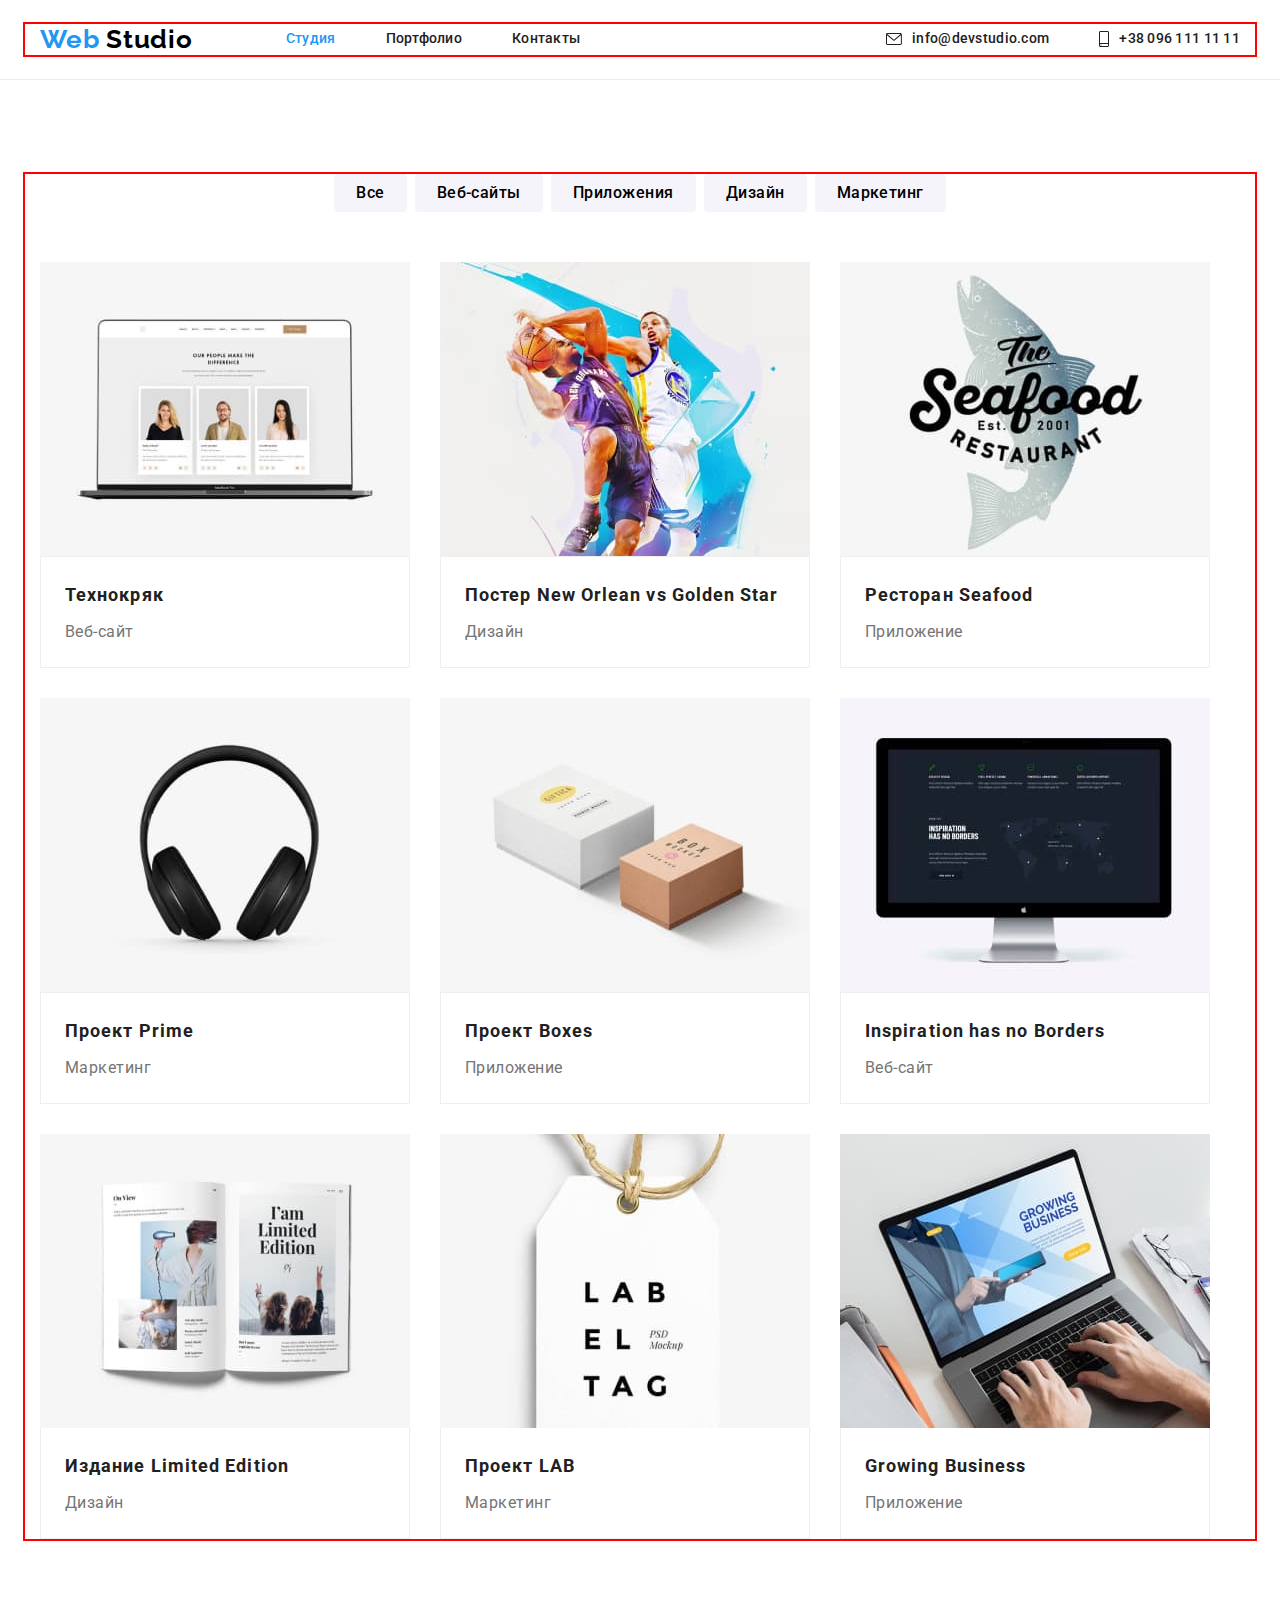
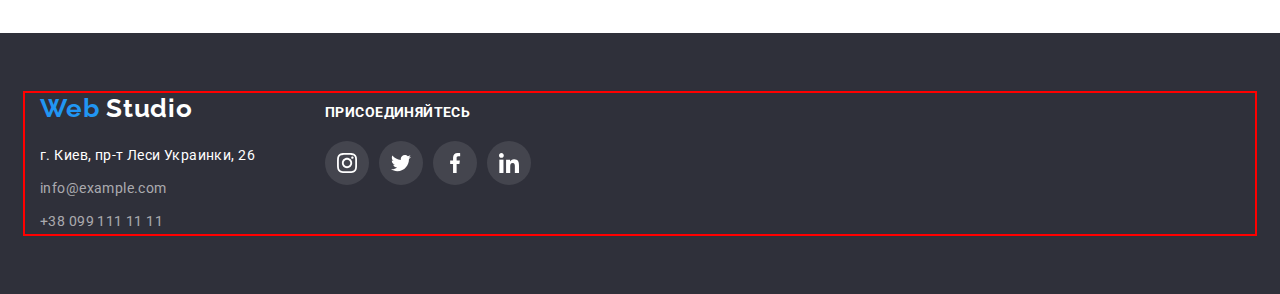
==== potrfolio.html @ 9ca5b570 "разметка" ====
<!DOCTYPE html>
<html lang="ru">
  <head>
    <meta charset="UTF-8" />
    <meta http-equiv="X-UA-Compatible" content="IE=edge" />
    <meta name="viewport" content="width=device-width>, initial-scale=1.0" />
    <link rel="preconnect" href="https://fonts.googleapis.com">
<link rel="preconnect" href="https://fonts.gstatic.com" crossorigin>
<link href="https://fonts.googleapis.com/css2?family=Raleway:wght@700&family=Roboto:wght@400;500;700;900&display=swap" rel="stylesheet">
<title>Document</title>
<link rel="stylesheet" href="https://cdnjs.cloudflare.com/ajax/libs/modern-normalize/1.1.0/modern-normalize.min.css" integrity="sha512-wpPYUAdjBVSE4KJnH1VR1HeZfpl1ub8YT/NKx4PuQ5NmX2tKuGu6U/JRp5y+Y8XG2tV+wKQpNHVUX03MfMFn9Q==" crossorigin="anonymous" referrerpolicy="no-referrer" />
    <link rel="stylesheet" href="./css/styles.css" />
  </head>
  <body>
    <!--Header-->
    <header class="header">
      <div class="container">
      <a class="header-logo" href="./index.html"><span class="logo-web">Web</span>
        <span class="logo-studio">Studio</span></a>
    <nav class="header-nav">
      <ul class="header-list">
        <li class="header-item">
          <a class="header-link current" href="./index.html" >Студия</a>
        </li>
        <li class="header-item">
          <a class="header-link" href="./potrfolio.html" >Портфолио</a>
        </li>
        <li class="header-item">
          <a class="header-link" href="Контакты" >Контакты</a>
        </li>
      </ul>
    </nav>
    <ul class="header-list">
      <li class="header-item">
        <a class="header-mail" href="mailto:info@devstudio.com">
     <svg class="header-icon"  width="16" height="12">
      <use href="./images/icons/symbol-defs header.svg#icon-envelope">
      </use>
    </svg>
    info@devstudio.com
      </a>
      </li>
      <li class="header-item">
        <a class="header-tel" href="tel:+380961111111">
          <svg class="header-icon"  width="10" height="16">
            <use href="./images/icons/symbol-defs header.svg#icon-smartphone">
            </use>
          </svg>
          +38 096 111 11 11
        </a>
      </li>
    </ul>
</div>
  </header>
  <main>
      <!--Section-->
      <section class="section">
        <div class="container">
        <h1 class="visually-hidden">Фильтры</h1>
        <ul class="section-list">
          <li class="section-nav li" >
            <button class="section-btn" type="button">Все</button>
          </li>
          <li class="section-nav li">
            <button class="section-btn" type="button">Веб-сайты</button>
          </li>
          <li class="section-nav li">
            <button class="section-btn" type="button">Приложения</button>
          </li>
          <li class="section-nav li">
            <button class="section-btn" type="button">Дизайн</button>
          </li>
          <li class="section-nav li">
            <button class="section-btn" type="button">Маркетинг</button>
          </li>
        </ul>
        <h2 class="visually-hidden">Наши работы</h2>
        <ul class="project-list">
          <li class="section-item">
            <a href="" class="work-link link">
            <img
              src="./imagesportfolio/технокряк.jpg"
              alt="Технокряк"
              width="370"
              height="294"
              class="work-img"
            />
            <div class="border">
            <h3 class="section-title">Технокряк</h3>
            <p class="section-text">Веб-сайт</p>
          </div>
            </a>
          </li>
        <li class="section-item">
          <a href="" class="work-link link">
            <img
              src="./imagesportfolio/постер.jpg"
              alt="Постер New Orlean vs Golden Star"
              width="370"
              height="294"
              class="work-img"
            />
            <div class="border">
            <h3 class="section-title">Постер New Orlean vs Golden Star</h3>
            <p class="section-text">Дизайн</p>
            </div>
          </a>
          </li>
          <li class="section-item">
            <a href="" class="work-link link">
            <img
              src="./imagesportfolio/ресторан.jpg"
              alt="Ресторан Seafood"
              width="370"
              height="294"
              class="work-img"
            />
            <div class="border">
            <h3 class="section-title">Ресторан Seafood</h3>
            <p class="section-text">Приложение</p>
            </div>
            </a>
          </li>
          <li class="section-item">
            <a href="" class="work-link link">
            <img
              src="./imagesportfolio/проект прайм.jpg"
              alt="Проект Prime"
              width="370"
              height="294"
              class="work-img"
            />
            <div class="border">
            <h3 class="section-title">Проект Prime</h3>
            <p class="section-text">Маркетинг</p>
            </div>
            </a>
          </li>
          <li class="section-item">
            <a href="" class="work-link link">
            <img
              src="./imagesportfolio/проект боксес.jpg"
              alt="Проект Boxes"
              width="370"
              height="294"
              class="work-img"
            />
            <div class="border">
            <h3 class="section-title">Проект Boxes</h3>
            <p class="section-text">Приложение</p>
            </div>
            </a>
          </li>
          <li class="section-item">
            <a href="" class="work-link link">
            <img
              src="./imagesportfolio/инспирейшн.jpg"
              alt="Inspiration has no Borders"
              width="370"
              height="294"
              class="work-img"
            />
            <div class="border">
            <h3 class="section-title">Inspiration has no Borders</h3>
            <p class="section-text">Веб-сайт</p>
            </div>
            </a>
          </li>
          <li class="section-item">
            <a href="" class="work-link link">
            <img
              src="./imagesportfolio/издание.jpg"
              alt="Издание Limited Edition"
              width="370"
              height="294"
              class="work-img"
            />
            <div class="section-border">
            <h3 class="section-title">Издание Limited Edition</h3>
            <p class="section-text">Дизайн</p>
            </div>
            </a>
          </li>
          <li class="section-item">
            <a href="" class="work-link link">
            <img
              src="./imagesportfolio/проект лаб.jpg"
              alt="Проект LAB"
              width="370"
              height="294"
              class="work-img"
            />
            <div class="section-border">
            <h3 class="section-title">Проект LAB</h3>
            <p class="section-text">Маркетинг</p>
            </div>
            </a>
          </li>
          <li class="section-item">
            <a href="" class="work-link link">
            <img
              src="./imagesportfolio/бизнес.jpg"
              alt="Growing Business"
              width="370"
              height="294"
              class="work-img"
            />
            <div class="section-border">
            <h3 class="section-title">Growing Business</h3>
            <p class="section-text">Приложение</p>
            </div>
            </a>
          </li>
        </ul>
    </div>
      </section>
    </main>
  <!--Footer-->
 <footer class="footer">
  <div class="container">
    <div class footer-address>
      <a class="footer-logo" href="./index.html">
          <span class="address-web">Web</span>
            <span class="address-studio">Studio</span></a>
            <p class="text-address">г. Киев, пр-т Леси Украинки, 26</p>
      <address>
        <ul class="address-list">
          <li class="address-item"><a class="address-mail">info@example.com</a></li>
          <li class="address-item"><a class="address-tel">+38 099 111 11 11</a></li>
        </ul>
      </address>
      </div>
    <div class="footer-invite">
    <p class="text-invite">ПРИСОЕДИНЯЙТЕСЬ</p>
      <ul class="footer-soc-list list">
        <li class="footer-soc-item">
          <a href="" class="footer-soc-link link">
       <svg class="footer-soc-icon" width="20" height="20">
        <use href="./images/icons/symbol-defs.svg#icon-instagram"></use>
       </svg>
       </a>
      </li>
      <li class="footer-soc-item">
        <a href="" class="footer-soc-link link">
        <svg class="footer-soc-icon" width="20" height="20">
        <use href="./images/icons/symbol-defs.svg#icon-twitter"></use>
        </svg>
        </a>
        </li>
        <li class="footer-soc-item">
          <a href="" class="footer-soc-link link">
        <svg class="footer-soc-icon" width="20" height="20">
        <use href="./images/icons/symbol-defs.svg#icon-facebook"></use>
         </svg>
         </a>
        </li>
        <li class="footer-soc-item">
          <a href="" class="footer-soc-link link">
          <svg class="footer-soc-icon" width="20" height="20">
          <use href="./images/icons/symbol-defs.svg#icon-linkedin"></use>
           </svg>
          </a>
      </li>
     </ul>
     </div>
    </div>
  </footer>
  </body>
  </html>
---- css/styles.css ----
:root{
    --header-color:#212121;
    --first-title-color:#212121;
    --second-title-color: #2196F3;
    --first-btn-color: #FFFFFF;
    --second-btn-color: #2196F3;
    --accent-color:#2196F3;
}



.visually-hidden {
    position: absolute;
    white-space: nowrap;
    width: 1px;
    height: 1px;
    overflow: hidden;
    border: 0;
    padding: 0;
    clip: rect(0 0 0 0);
    clip-path: inset(50%);
    margin: -1px;
  }


p, h1, h2, h3, h4, h5, h6 {
    margin: 0;
}

ul, ol {
    margin: 0;
    padding-left: 0;
}

img{
    display: block;
}

body {
color: #757575;
font-family: Roboto, sans-serif; 
margin: 0 auto;
}


.header-list, .about-list, .work-list, .clients-list, .footer-soc-list,.team-list, .team-soc-list,.address-list, .section-list, .project-list{
    list-style: none;
}

.header-logo,.header-link,.team-soc-link, .clients-link, .footer-logo, .header-mail, .header-tel,  .address-mail, .address-tel, .work-link{
    text-decoration: none;
}

/*--------HEADER-------*/

.container{
    width: 1200px;
    padding-left: 15px;
    padding-right: 15px;
    margin: 0 auto;
    outline: 2px solid red;
}


.header{
    display: block;
    padding-top: 24px;
    padding-bottom: 24px;
    border-bottom: 1px solid #ECECEC;
}

.header-list{
    display: flex;
    margin-left: auto;
}

.header .container {
    display: flex;
    align-items: center;
}

.header-logo {
font-family: 'Raleway';
font-weight: 700;
font-size: 26px;
line-height: 1.19;
letter-spacing: 0.03em;
color: #000000;
}

.header-item:not(:last-child){
    margin-right: 50px;

}

.header-logo{
    margin-right: 93px;
}

.header-tel{
    margin-left: 0 auto;
}

.logo-web {
font-family: 'Raleway';
font-weight: 700;
font-size: 26px;
line-height: 1.19;
letter-spacing: 0.03em;
color: #2196F3;
}

.logo-studio {
font-family: 'Raleway';
font-weight: 700;
font-size: 26px;
line-height: 1.19;
letter-spacing: 0.03em;
color: #000000;
}


.header-link, .header-mail, .header-tel {
display: flex;
align-items: center;
font-weight: 500;
font-size: 14px;
line-height: 1.14;
letter-spacing: 0.02em;
color: var(--header-color)
}

.header-link.current{
color: var(--accent-color)
}

.header-list{
display: flex;
align-items: baseline;
align-items: center;
justify-content: center;
cursor: pointer;
color: #757575;
}

.header-list :hover,
.header-list :focus{
color: #2196F3;
}

.header-item :hover,
.header-item :focus{
color: #2196F3;
}

.header-icon{
fill: currentColor;
margin-right: 10px;
}

.header-link:hover,
.header-link:focus{
color: var(--accent-color)
}

.header-tel + .header-mail {
display: flex;
align-items: center;
font-weight: 500;
font-size: 14px;
line-height: 1.14;
color: #757575;
align-items: baseline;
justify-content: center;
}

.header-item :hover{
color: #2196F3;
}

.header-item :focus{
color: #2196F3;
}

.header-icon :hover{
fill: #2196F3;
}

.header-icon :focus{
fill: #2196F3;
}

/*--------HERO-------*/

.hero{
content: "";
background-color: #2F303A;
max-width: 1600px;
max-height: 600px;
margin: 0 auto;
background-image: linear-gradient(rgba(47, 48, 58, 0.4),rgba(47, 48, 58, 0.4)), 
url(../images/hero.jpg);
background-repeat: no-repeat;
background-position: center;
background-size: cover; 
padding-top: 200px;
padding-bottom: 200px;
}
        


.hero{
padding-top: 200px;
padding-bottom: 200px;
background-color: #2F303A;

}

.hero-title{
display: block;
margin: 0 auto;
margin-bottom: 30px;
max-width: 696px;

font-weight: 900;
text-align: center;
font-size: 44px;
line-height: 1.36;
letter-spacing: 0.06em;
text-transform: uppercase;
color: #FFFFFF;
}

.hero-btn{
height: 50px;
min-width: 200px;
border-radius: 4px;
padding: 10px 32px;
text-align: center;

font-family: inherit;
font-weight: 700;
font-size: 16px;
line-height: 1,88;
display: block;

letter-spacing: 0.06em;
color: #FFFFFF;
background-color: #2196F3; 
margin: 0 auto;
display: block;
}

/*--------ABOUT-------*/

.about-list {
display: flex;
}

.feauture-icon{
display: flex;
width: 270px;
height: 120px;
background: #F5F4FA;
border-radius: 4px;
justify-content: center;
align-items: center;
margin-bottom: 30px;
}

.icon{
width: 70px;
height: 70px;
}

.about-item + .about-item{
margin-left: 30px;
}

.about-item{
width: calc (100% / 3 - 30px);
}

.about{
padding-top: 94px;
padding-bottom: 94px;
}
.about-title {
margin-bottom: 10px;
font-weight: 700;
font-size: 14px;
line-height: 1.14;
letter-spacing: 0.03em;
text-transform: uppercase;
color: #212121
}

.text{
min-width: 270px;
font-weight: 400;
font-size: 14px;
line-height: 1.71;
letter-spacing: 0.03em;
color: #757575;
}

/*--------WORK-------*/


.work{
padding-top: 0;
padding-bottom: 94px;
}

.work-list{
display: flex;
}

.work-item + .work-item{
 margin-left: 30px;
    }
    
.work-item{
width: calc (100% / 3 - 30px);
}

.work-title{
margin-bottom: 50px; 
font-weight: 700;
font-size: 36px;
line-height: 1.17;
text-align: center;
letter-spacing: 0.03em;
color: #212121;
}

/*--------TEAM-------*/

.team-img {
display: block;
width: 270px;
background: #FFFFFF;
}



.team-title{
margin-bottom: 50px;
font-weight: 700;
font-size: 36px;
line-height: 1.17;
text-align: center;
letter-spacing: 0.03em;
color: #212121;     
}

.team-list{
display: flex;
flex-wrap: wrap;
margin-left: -30px;

}

.team-item{
width: calc (100% / 4 - 30px);
margin-left: 30px;
margin-bottom: 30 px;
}

.team-item{
width: 270px;
height: 428px;
background: #FFFFFF;
box-shadow: 0px 1px 3px rgba(0, 0, 0, 0.12),
0px 1px 1px rgba(0, 0, 0, 0.14),
0px 2px 1px rgba(0, 0, 0, 0.2);
border-radius: 0px 0px 4px 4px;

}
.team {
font-weight: 500;
font-size: 16px;
line-height: 1.19;
text-align: center;
letter-spacing: 0.03em;
color: #212121; 
background: #F5F4FA;
padding-top: 94px;
padding-bottom: 94px;
}

.team-name{
margin-bottom:10px;
background: #FFFFFF;
}

.team :last-child {
margin-bottom: 0;
}

.team-workers{
padding-top: 30px;
padding-bottom: 30px;
background-color: #FFFFFF;
}

.text-team{
margin-bottom: 16px;
font-weight: 400;
font-size: 16px;
line-height: 1.19;
text-align: center;
letter-spacing: 0.03em;
color: #757575;
background: #FFFFFF;
}

.text-team:last-child {
    margin-bottom: 0;
}

.team-soc-list {
 display: flex;
justify-content: center;

}

.team-soc-item + .team-soc-item{
margin-left: 10px;
}

.team-soc-item{
border-radius: 50px;
display: flex;
align-items: center;
justify-content: center;
}

.team-soc-link {
width: 44px;
height: 44px;
border-radius: 50px;
display: flex;
align-items: center;
justify-content: center;
cursor: pointer;
fill:#AFB1B8; 
}

.team-soc-icon{
width: 20px;
height: 20px;
color: #AFB1B8;
}

.team-soc-list :hover{
background-color: #2196F3 ;
fill: #FFFFFF;   
}

.team-soc-list :focus{
background-color: #2196F3 ;
fill: #FFFFFF;   
}
    

/*--------ClIENTS-------*/


.clients-section{            
padding-top: 94px;
padding-bottom: 94px;
}

.clients-title {
margin-bottom: 50px;
font-weight: 700;
font-size: 36px;
line-height: 1.17;
text-align: center;
letter-spacing: 0.03em;
color: #212121;
}

.clients-list .list{
justify-content: center;
align-items: center;
}
 
.clients-list{
display: flex;
flex-wrap: wrap;
}

.clients-item{
width: 170px;
height: 92px;
border: 1px solid #afb1b8;
}

.clients-link{
display: flex;
width: 100%;
height: 100%;
border: 1px solid #afb1b8;
border-radius: 4px; 
justify-content: center;
align-items: center;
cursor: pointer;
color: #AFB1B8;
}

.clients-item + .clients-item{
margin-left: 30px;
}

.clients-item{
width: 170px;
height: 92px;
}

.clients-item:hover,
.clients-item:focus{
border-color: #2196F3;
}
  
.clients-link:hover{
color: #2196F3;
}

.clients-link:focus{
color: #2196F3;
}

.clients-icon:hover,
.clients-icon:focus{
fill: #2196F3;
}

.clients-icon{
width: 106px;
height: 60px;
fill: currentColor;
}


/*--------FOOTER-------*/

.footer{
display: block;
padding: 60px 0; 
background: #2F303A;   
}
 
.footer >.container{
display: flex;
align-items: baseline;
}


.footer-logo{
    margin-bottom: 20px;
    display: block;
    font-family: 'Raleway';
    font-style: normal;
    font-weight: 700;
    font-size: 26px;
    line-height: 1.19;
    letter-spacing: 0.03em;
    }
    
    .address-web{
    font-family: 'Raleway';
    font-style: normal;
    font-weight: 700;
    font-size: 26px;
    line-height: 1.19;
    letter-spacing: 0.03em;
    color: #2196F3;
    }
    
    .address-studio{
    font-family: 'Raleway';
    font-style: normal;
    font-weight: 700;
    font-size: 26px;
    line-height: 1.19;
    letter-spacing: 0.03em;
    color: #FFFFFF;
    }
    
    .text-address{
    margin-bottom: 9px;
    font-family: 'Roboto';
    font-style: normal;
    font-weight: 400;
    font-size: 14px;
    line-height: 1.71;
    letter-spacing: 0.03em;
    color: #FFFFFF;
    }
    
    .address-mail, .address-tel{
    font-family: 'Roboto';
    font-style: normal;
    font-weight: 400;
    font-size: 14px;
    line-height: 1.71;
    letter-spacing: 0.03em;
    color: rgba(255, 255, 255, 0.6);
    }
    
.address-item{
margin-bottom: 9px;
}
    
.address-item:last-child{
margin-bottom: 0;
}


.footer-invite{
display: block;
margin-left: 70px ;
}    

.text-invite{
font-weight: 700;
font-size: 14px;
line-height: 1.14;
letter-spacing: 0.03em;
color: #FFFFFF;
margin-bottom: 20px;
}

.footer-soc-list{
display: flex;
justify-content: center;
}

.footer-soc-item + .footer-soc-item{
margin-left: 10px;
}

.footer-soc-item{
width: 44px;
height: 44px;
}

.footer-soc-link{
width: 100%;
height: 100%;
background-color: rgba(255, 255, 255, 0.1);
border-radius: 50%;
display: flex;
align-items: center;
justify-content: center;

}

.footer-soc-icon{
fill: #FFFFFF;
}
 
.footer-soc-item :hover{
background-color: #2196F3;
}

.footer-soc-item :focus{
background-color: #2196F3;
}


/*--------PORTFOLIO-------*/


/*--------SECTION-------*/


.section {
padding-top: 94px;
padding-bottom: 94px;    
}



.section-btn:hover,
.section-btn:focus{
box-shadow: 0px 3px 1px rgba(0, 0, 0, 0.1),
0px 1px 2px rgba(0, 0, 0, 0.08), 
0px 2px 2px rgba(0, 0, 0, 0.12);
border-radius: 4px;
color: var(--first-btn-color);
background-color:var(--accent-color)
}


.section-list{
display: flex;
justify-content: center;
margin-bottom: 50px;
border: 0;
}

.section-list .li +  .li{
margin-left: 8px;
border: 0;
}

.section-btn{
padding: 6px 22px;
background: #F5F4FA;
border-radius: 4px;
border: 0;

font-family: inherit;
font-weight: 500;
font-size: 16px;
line-height: 1.62;
text-align: center;
letter-spacing: 0.03em;
cursor: pointer;
}


.project-list{
display: flex;
flex-wrap: wrap;
margin-top: -30px;
margin-left: -30px;
}
 
.work-link{
display: block;
}



.work-link:hover,
.work-link:focus{
box-shadow: 0px 1px 1px 
rgba(0, 0, 0, 0.12), 
0px 4px 4px rgba(0, 0, 0, 0.06),
1px 4px 6px rgba(0, 0, 0, 0.16);
}

.section-item{
margin-left: 30px;
margin-top: 30px;
}

.section-item{
display: block;
cursor: pointer;
}
 
.section-nav .item{
width: calc (100% / 3 - 30px);
margin-right: 30px;
margin-bottom: 30 px;
}

.border {
border-top: none;
border: 1px solid #EEEEEE;
padding: 20px 24px;
}



.section-border{
padding: 20px 24px;
border: 1px solid #EEEEEE;
box-sizing: border-box;
border-top: none;
}


.section-title{
margin-bottom: 4px;
font-weight: 700;
font-size: 18px;
line-height: 2.00;
letter-spacing: 0.06em;
color: #212121;
}

.section-text{
font-weight: 400;
font-size: 16px;
line-height: 1.88;
letter-spacing: 0.03em;
color: #757575;
}

.section-item:hover{
box-shadow:0px 1px 1px rgba(0, 0, 0, 0.12), 
0px 4px 4px rgba(0, 0, 0, 0.06), 
1px 4px 6px rgba(0, 0, 0, 0.16);
}

.section-item:focus{
box-shadow:0px 1px 1px rgba(0, 0, 0, 0.12), 
0px 4px 4px rgba(0, 0, 0, 0.06), 
1px 4px 6px rgba(0, 0, 0, 0.16);
}
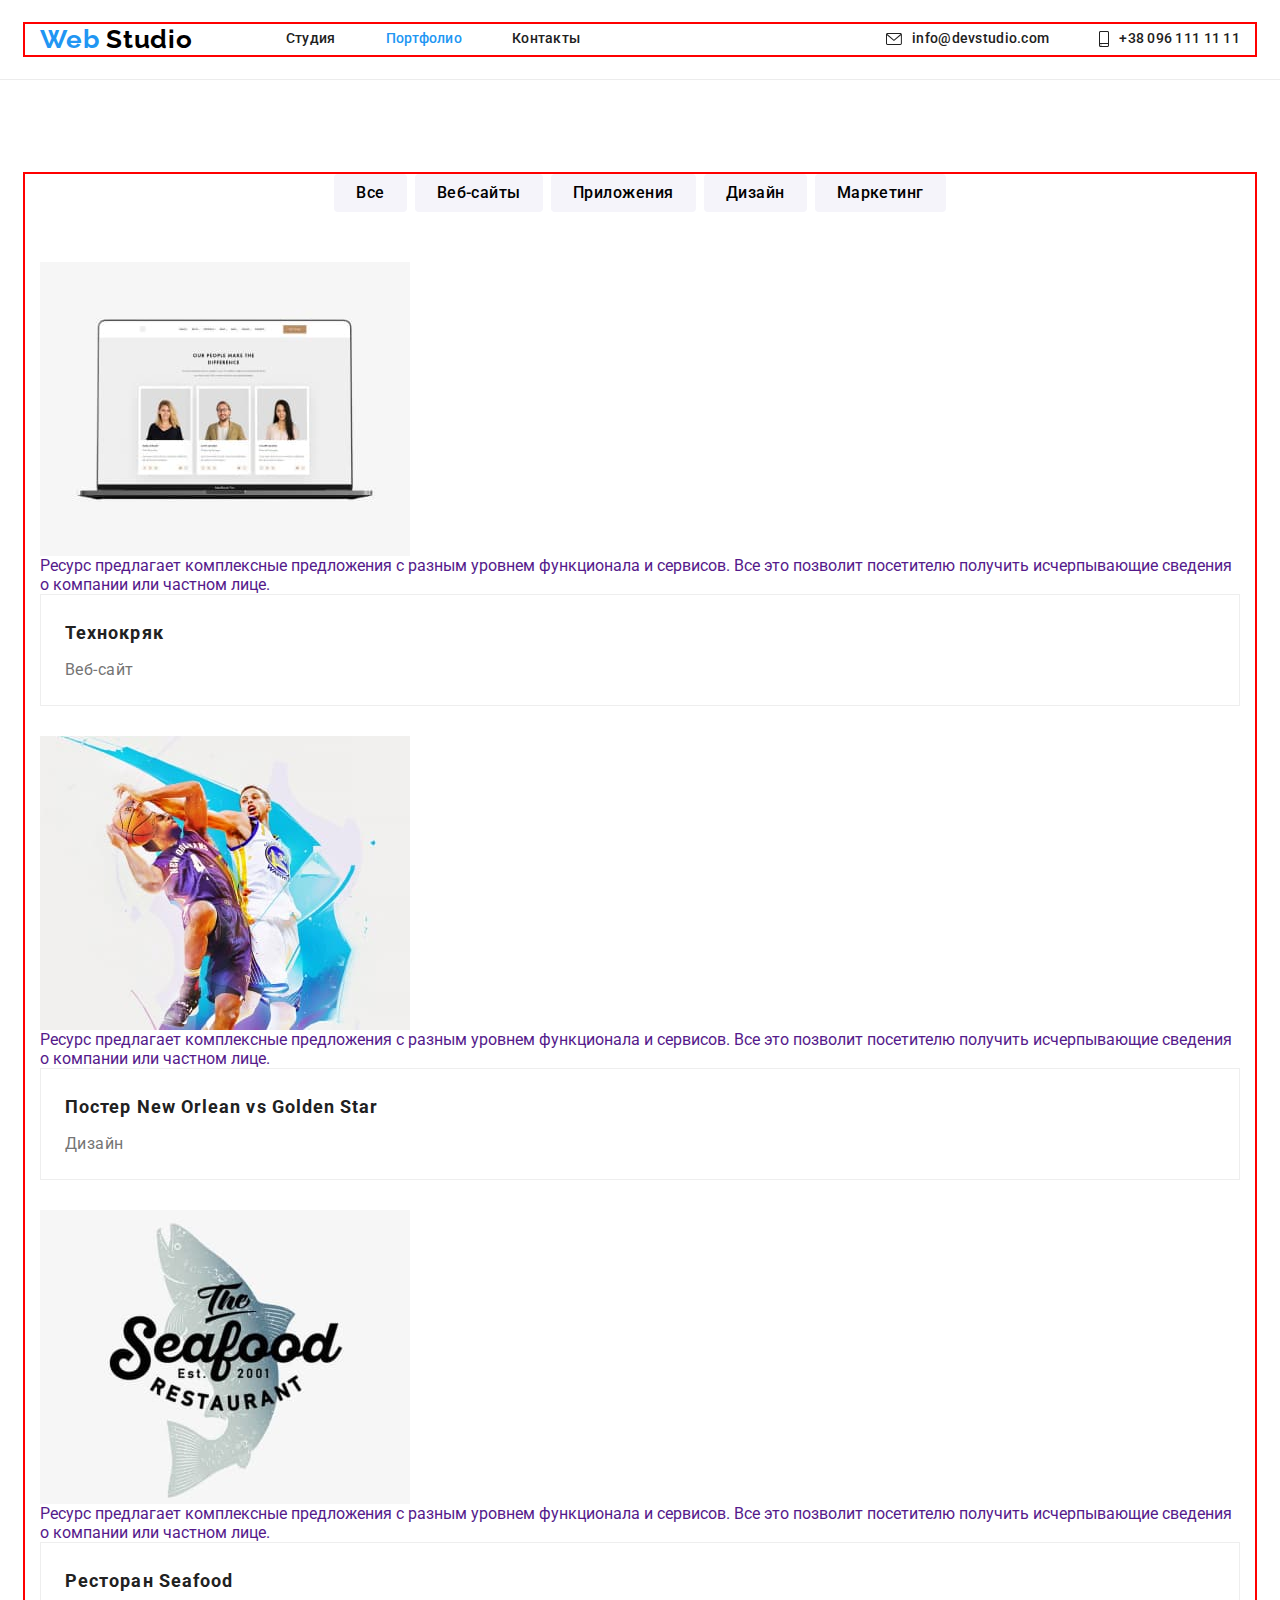
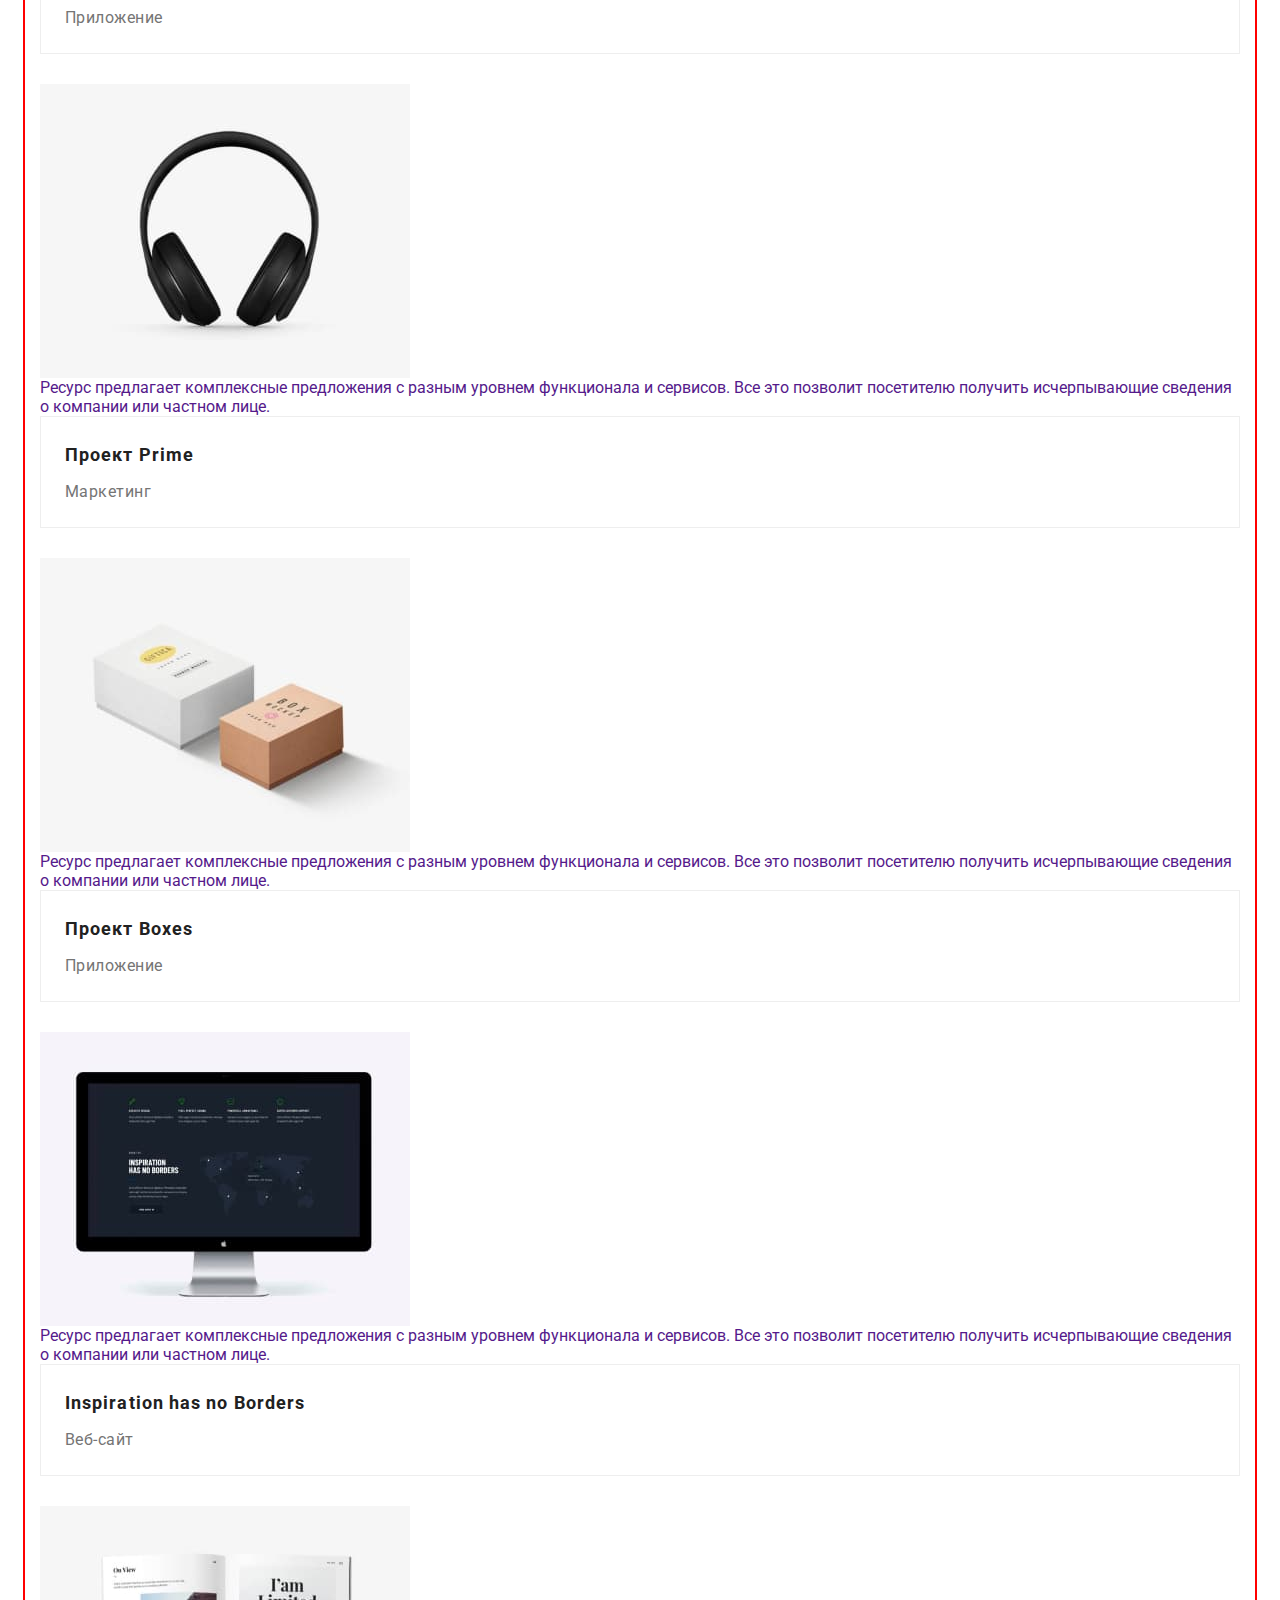
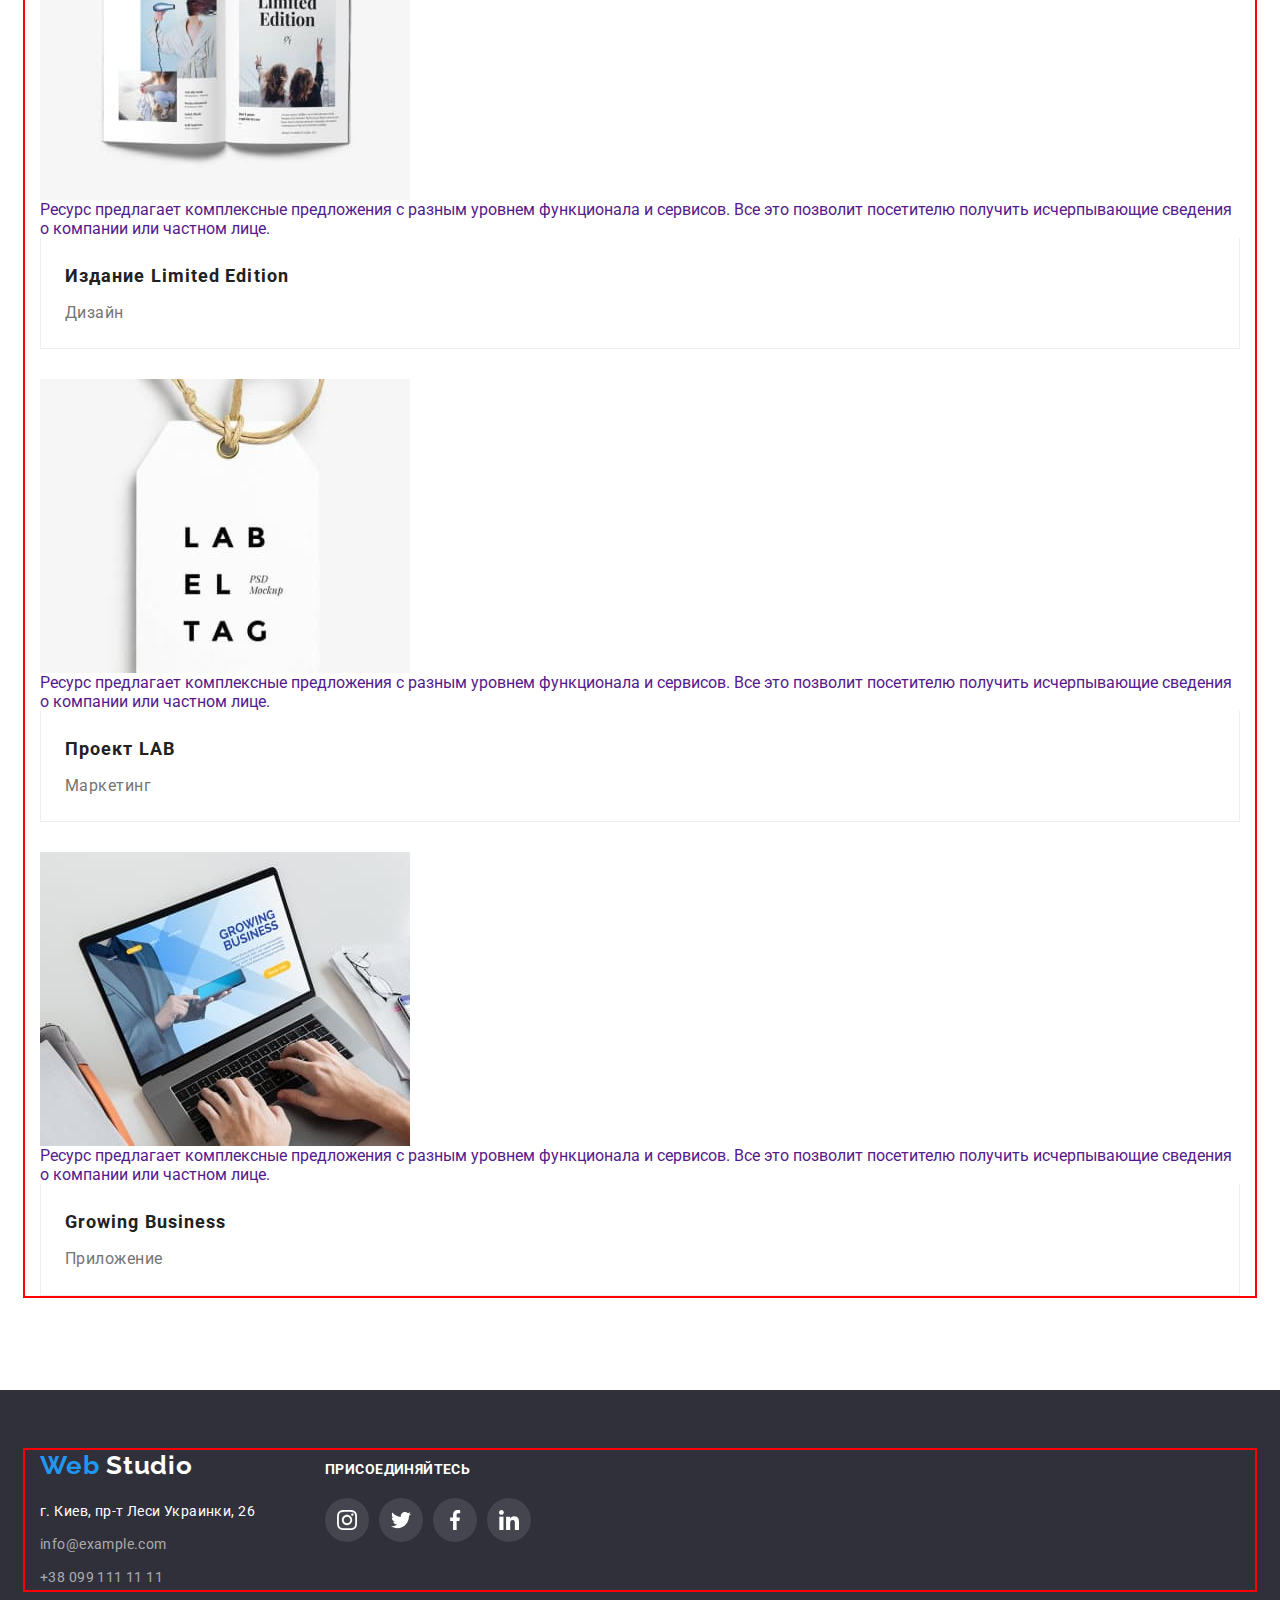
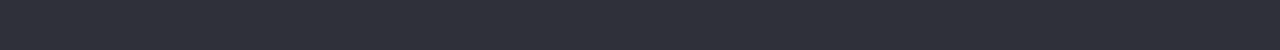
==== commit 52834b47: "header" ====
--- a/potrfolio.html
+++ b/potrfolio.html
@@ -20,10 +20,10 @@
     <nav class="header-nav">
       <ul class="header-list">
         <li class="header-item">
-          <a class="header-link current" href="./index.html" >Студия</a>
+          <a class="header-link" href="./index.html" >Студия</a>
         </li>
         <li class="header-item">
-          <a class="header-link" href="./potrfolio.html" >Портфолио</a>
+          <a class="header-link current" href="./potrfolio.html" >Портфолио</a>
         </li>
         <li class="header-item">
           <a class="header-link" href="Контакты" >Контакты</a>
@@ -78,6 +78,7 @@
         <ul class="project-list">
           <li class="section-item">
             <a href="" class="work-link link">
+              <div class="description">
             <img
               src="./imagesportfolio/технокряк.jpg"
               alt="Технокряк"
@@ -85,6 +86,11 @@
               height="294"
               class="work-img"
             />
+            <p class="description-text">Ресурс предлагает комплексные предложения 
+              с разным уровнем функционала и сервисов. 
+              Все это позволит посетителю получить исчерпывающие
+             сведения о компании или частном лице.</p>
+             </div>
             <div class="border">
             <h3 class="section-title">Технокряк</h3>
             <p class="section-text">Веб-сайт</p>
@@ -93,13 +99,18 @@
           </li>
         <li class="section-item">
           <a href="" class="work-link link">
+            <div class="description">
             <img
               src="./imagesportfolio/постер.jpg"
               alt="Постер New Orlean vs Golden Star"
               width="370"
               height="294"
-              class="work-img"
-            />
+              class="work-img">
+            <p class="description-text">Ресурс предлагает комплексные предложения 
+                с разным уровнем функционала и сервисов. 
+                Все это позволит посетителю получить исчерпывающие
+               сведения о компании или частном лице.</p>
+               </div>
             <div class="border">
             <h3 class="section-title">Постер New Orlean vs Golden Star</h3>
             <p class="section-text">Дизайн</p>
@@ -108,13 +119,18 @@
           </li>
           <li class="section-item">
             <a href="" class="work-link link">
+              <div class="description">
             <img
               src="./imagesportfolio/ресторан.jpg"
               alt="Ресторан Seafood"
               width="370"
               height="294"
-              class="work-img"
-            />
+              class="work-img"/>
+              <p class="description-text">Ресурс предлагает комплексные предложения 
+                с разным уровнем функционала и сервисов. 
+                Все это позволит посетителю получить исчерпывающие
+               сведения о компании или частном лице.</p>
+               </div>
             <div class="border">
             <h3 class="section-title">Ресторан Seafood</h3>
             <p class="section-text">Приложение</p>
@@ -123,13 +139,18 @@
           </li>
           <li class="section-item">
             <a href="" class="work-link link">
+              <div class="description">
             <img
               src="./imagesportfolio/проект прайм.jpg"
               alt="Проект Prime"
               width="370"
               height="294"
-              class="work-img"
-            />
+              class="work-img"/>
+              <p class="description-text">Ресурс предлагает комплексные предложения 
+                с разным уровнем функционала и сервисов. 
+                Все это позволит посетителю получить исчерпывающие
+               сведения о компании или частном лице.</p>
+               </div>
             <div class="border">
             <h3 class="section-title">Проект Prime</h3>
             <p class="section-text">Маркетинг</p>
@@ -138,13 +159,18 @@
           </li>
           <li class="section-item">
             <a href="" class="work-link link">
+              <div class="description">
             <img
               src="./imagesportfolio/проект боксес.jpg"
               alt="Проект Boxes"
               width="370"
               height="294"
-              class="work-img"
-            />
+              class="work-img"/>
+              <p class="description-text">Ресурс предлагает комплексные предложения 
+                с разным уровнем функционала и сервисов. 
+                Все это позволит посетителю получить исчерпывающие
+               сведения о компании или частном лице.</p>
+               </div>
             <div class="border">
             <h3 class="section-title">Проект Boxes</h3>
             <p class="section-text">Приложение</p>
@@ -153,13 +179,18 @@
           </li>
           <li class="section-item">
             <a href="" class="work-link link">
+              <div class="description">
             <img
               src="./imagesportfolio/инспирейшн.jpg"
               alt="Inspiration has no Borders"
               width="370"
               height="294"
-              class="work-img"
-            />
+              class="work-img"/>
+              <p class="description-text">Ресурс предлагает комплексные предложения 
+                с разным уровнем функционала и сервисов. 
+                Все это позволит посетителю получить исчерпывающие
+               сведения о компании или частном лице.</p>
+               </div>
             <div class="border">
             <h3 class="section-title">Inspiration has no Borders</h3>
             <p class="section-text">Веб-сайт</p>
@@ -168,13 +199,18 @@
           </li>
           <li class="section-item">
             <a href="" class="work-link link">
+              <div class="description">
             <img
               src="./imagesportfolio/издание.jpg"
               alt="Издание Limited Edition"
               width="370"
               height="294"
-              class="work-img"
-            />
+              class="work-img"/>
+              <p class="description-text">Ресурс предлагает комплексные предложения 
+                с разным уровнем функционала и сервисов. 
+                Все это позволит посетителю получить исчерпывающие
+               сведения о компании или частном лице.</p>
+               </div>
             <div class="section-border">
             <h3 class="section-title">Издание Limited Edition</h3>
             <p class="section-text">Дизайн</p>
@@ -183,13 +219,18 @@
           </li>
           <li class="section-item">
             <a href="" class="work-link link">
+              <div class="description">
             <img
               src="./imagesportfolio/проект лаб.jpg"
               alt="Проект LAB"
               width="370"
               height="294"
-              class="work-img"
-            />
+              class="work-img"/>
+              <p class="description-text">Ресурс предлагает комплексные предложения 
+                с разным уровнем функционала и сервисов. 
+                Все это позволит посетителю получить исчерпывающие
+               сведения о компании или частном лице.</p>
+               </div>
             <div class="section-border">
             <h3 class="section-title">Проект LAB</h3>
             <p class="section-text">Маркетинг</p>
@@ -198,13 +239,18 @@
           </li>
           <li class="section-item">
             <a href="" class="work-link link">
+              <div class="description">
             <img
               src="./imagesportfolio/бизнес.jpg"
               alt="Growing Business"
               width="370"
               height="294"
-              class="work-img"
-            />
+              class="work-img"/>
+              <p class="description-text">Ресурс предлагает комплексные предложения 
+                с разным уровнем функционала и сервисов. 
+                Все это позволит посетителю получить исчерпывающие
+               сведения о компании или частном лице.</p>
+               </div>
             <div class="section-border">
             <h3 class="section-title">Growing Business</h3>
             <p class="section-text">Приложение</p>
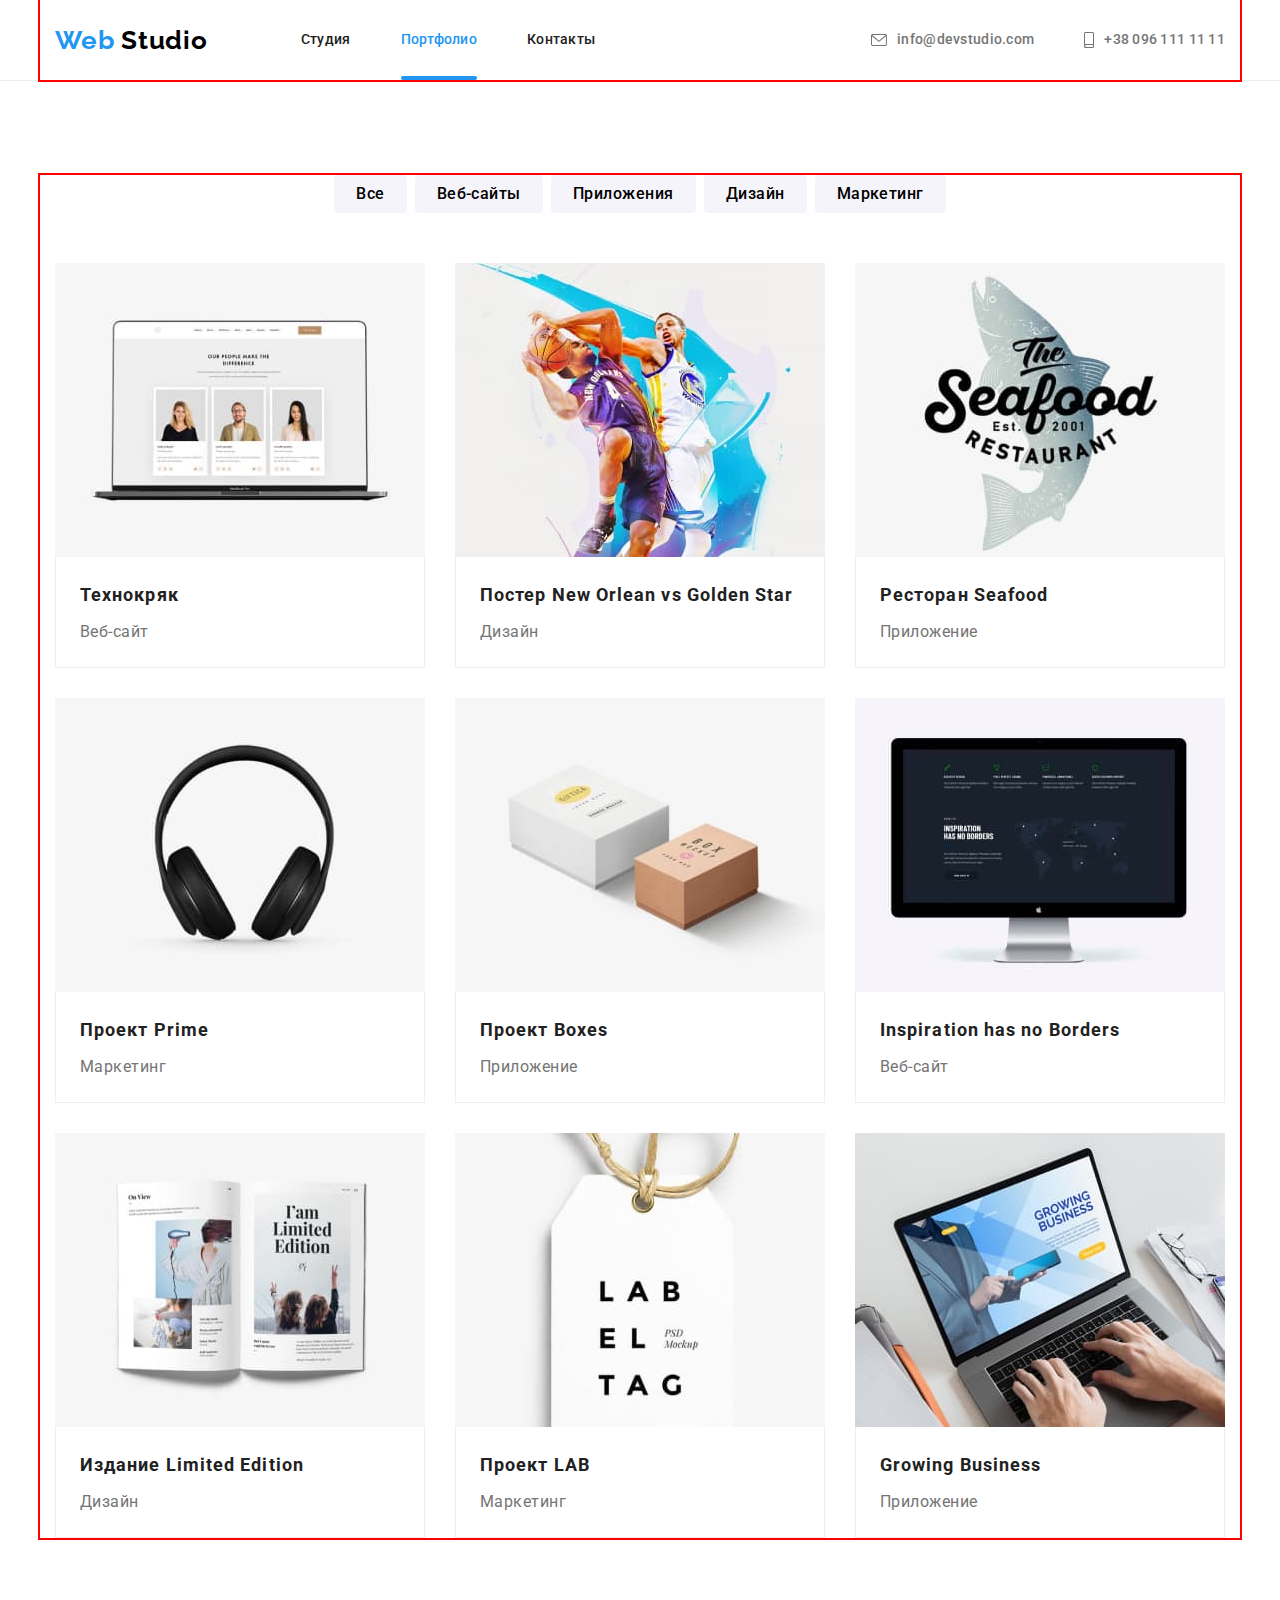
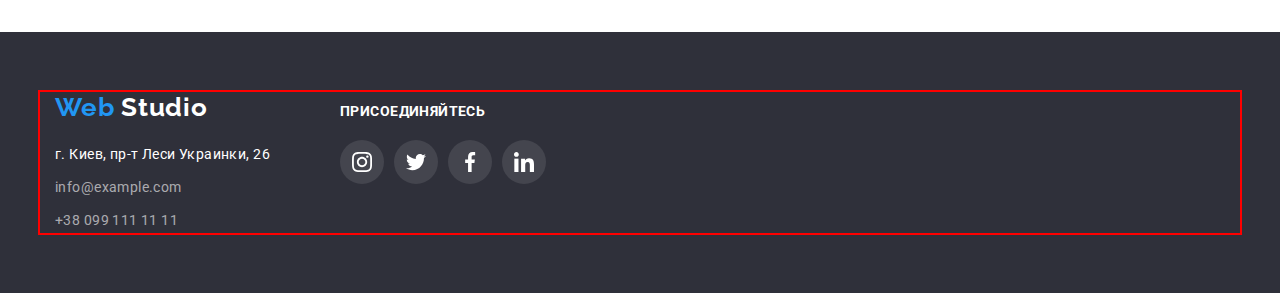
==== commit 52519687: "add stylesheet animate, оформление нижнего подчеркивания, секция Чем мы занимаемся" ====
--- a/potrfolio.html
+++ b/potrfolio.html
@@ -4,316 +4,362 @@
     <meta charset="UTF-8" />
     <meta http-equiv="X-UA-Compatible" content="IE=edge" />
     <meta name="viewport" content="width=device-width>, initial-scale=1.0" />
-    <link rel="preconnect" href="https://fonts.googleapis.com">
-<link rel="preconnect" href="https://fonts.gstatic.com" crossorigin>
-<link href="https://fonts.googleapis.com/css2?family=Raleway:wght@700&family=Roboto:wght@400;500;700;900&display=swap" rel="stylesheet">
-<title>Document</title>
-<link rel="stylesheet" href="https://cdnjs.cloudflare.com/ajax/libs/modern-normalize/1.1.0/modern-normalize.min.css" integrity="sha512-wpPYUAdjBVSE4KJnH1VR1HeZfpl1ub8YT/NKx4PuQ5NmX2tKuGu6U/JRp5y+Y8XG2tV+wKQpNHVUX03MfMFn9Q==" crossorigin="anonymous" referrerpolicy="no-referrer" />
+    <link rel="preconnect" href="https://fonts.googleapis.com" />
+    <link rel="preconnect" href="https://fonts.gstatic.com" crossorigin />
+    <link
+      href="https://fonts.googleapis.com/css2?family=Raleway:wght@700&family=Roboto:wght@400;500;700;900&display=swap"
+      rel="stylesheet"
+    />
+    <title>Document</title>
+    <link
+      rel="stylesheet"
+      href="https://cdnjs.cloudflare.com/ajax/libs/modern-normalize/1.1.0/modern-normalize.min.css"
+      integrity="sha512-wpPYUAdjBVSE4KJnH1VR1HeZfpl1ub8YT/NKx4PuQ5NmX2tKuGu6U/JRp5y+Y8XG2tV+wKQpNHVUX03MfMFn9Q=="
+      crossorigin="anonymous"
+      referrerpolicy="no-referrer"
+    />
+    <link
+      rel="stylesheet"
+      href="https://cdnjs.cloudflare.com/ajax/libs/animate.css/4.1.1/animate.min.css"
+    />
     <link rel="stylesheet" href="./css/styles.css" />
   </head>
+
   <body>
     <!--Header-->
     <header class="header">
       <div class="container">
-      <a class="header-logo" href="./index.html"><span class="logo-web">Web</span>
-        <span class="logo-studio">Studio</span></a>
-    <nav class="header-nav">
-      <ul class="header-list">
-        <li class="header-item">
-          <a class="header-link" href="./index.html" >Студия</a>
-        </li>
-        <li class="header-item">
-          <a class="header-link current" href="./potrfolio.html" >Портфолио</a>
-        </li>
-        <li class="header-item">
-          <a class="header-link" href="Контакты" >Контакты</a>
-        </li>
-      </ul>
-    </nav>
-    <ul class="header-list">
-      <li class="header-item">
-        <a class="header-mail" href="mailto:info@devstudio.com">
-     <svg class="header-icon"  width="16" height="12">
-      <use href="./images/icons/symbol-defs header.svg#icon-envelope">
-      </use>
-    </svg>
-    info@devstudio.com
-      </a>
-      </li>
-      <li class="header-item">
-        <a class="header-tel" href="tel:+380961111111">
-          <svg class="header-icon"  width="10" height="16">
-            <use href="./images/icons/symbol-defs header.svg#icon-smartphone">
-            </use>
-          </svg>
-          +38 096 111 11 11
-        </a>
-      </li>
-    </ul>
-</div>
-  </header>
-  <main>
+        <a class="header-logo" href="./index.html"
+          ><span class="logo-web">Web</span>
+          <span class="logo-studio">Studio</span></a
+        >
+        <nav class="header-nav">
+          <ul class="header-list">
+            <li class="header-item">
+              <a class="header-link" href="./index.html">Студия</a>
+            </li>
+            <li class="header-item">
+              <a class="header-link current" href="./potrfolio.html"
+                >Портфолио</a
+              >
+            </li>
+            <li class="header-item">
+              <a class="header-link" href="Контакты">Контакты</a>
+            </li>
+          </ul>
+        </nav>
+        <ul class="header-list">
+          <li class="header-item">
+            <a class="header-mail" href="mailto:info@devstudio.com">
+              <svg class="header-icon" width="16" height="12">
+                <use
+                  href="./images/icons/symbol-defs header.svg#icon-envelope"
+                ></use>
+              </svg>
+              info@devstudio.com
+            </a>
+          </li>
+          <li class="header-item">
+            <a class="header-tel" href="tel:+380961111111">
+              <svg class="header-icon" width="10" height="16">
+                <use
+                  href="./images/icons/symbol-defs header.svg#icon-smartphone"
+                ></use>
+              </svg>
+              +38 096 111 11 11
+            </a>
+          </li>
+        </ul>
+      </div>
+    </header>
+    <main>
       <!--Section-->
       <section class="section">
         <div class="container">
-        <h1 class="visually-hidden">Фильтры</h1>
-        <ul class="section-list">
-          <li class="section-nav li" >
-            <button class="section-btn" type="button">Все</button>
-          </li>
-          <li class="section-nav li">
-            <button class="section-btn" type="button">Веб-сайты</button>
-          </li>
-          <li class="section-nav li">
-            <button class="section-btn" type="button">Приложения</button>
-          </li>
-          <li class="section-nav li">
-            <button class="section-btn" type="button">Дизайн</button>
-          </li>
-          <li class="section-nav li">
-            <button class="section-btn" type="button">Маркетинг</button>
-          </li>
-        </ul>
-        <h2 class="visually-hidden">Наши работы</h2>
-        <ul class="project-list">
-          <li class="section-item">
-            <a href="" class="work-link link">
-              <div class="description">
-            <img
-              src="./imagesportfolio/технокряк.jpg"
-              alt="Технокряк"
-              width="370"
-              height="294"
-              class="work-img"
-            />
-            <p class="description-text">Ресурс предлагает комплексные предложения 
-              с разным уровнем функционала и сервисов. 
-              Все это позволит посетителю получить исчерпывающие
-             сведения о компании или частном лице.</p>
-             </div>
-            <div class="border">
-            <h3 class="section-title">Технокряк</h3>
-            <p class="section-text">Веб-сайт</p>
-          </div>
-            </a>
-          </li>
-        <li class="section-item">
-          <a href="" class="work-link link">
-            <div class="description">
-            <img
-              src="./imagesportfolio/постер.jpg"
-              alt="Постер New Orlean vs Golden Star"
-              width="370"
-              height="294"
-              class="work-img">
-            <p class="description-text">Ресурс предлагает комплексные предложения 
-                с разным уровнем функционала и сервисов. 
-                Все это позволит посетителю получить исчерпывающие
-               сведения о компании или частном лице.</p>
-               </div>
-            <div class="border">
-            <h3 class="section-title">Постер New Orlean vs Golden Star</h3>
-            <p class="section-text">Дизайн</p>
-            </div>
-          </a>
-          </li>
-          <li class="section-item">
-            <a href="" class="work-link link">
-              <div class="description">
-            <img
-              src="./imagesportfolio/ресторан.jpg"
-              alt="Ресторан Seafood"
-              width="370"
-              height="294"
-              class="work-img"/>
-              <p class="description-text">Ресурс предлагает комплексные предложения 
-                с разным уровнем функционала и сервисов. 
-                Все это позволит посетителю получить исчерпывающие
-               сведения о компании или частном лице.</p>
-               </div>
-            <div class="border">
-            <h3 class="section-title">Ресторан Seafood</h3>
-            <p class="section-text">Приложение</p>
-            </div>
-            </a>
-          </li>
-          <li class="section-item">
-            <a href="" class="work-link link">
-              <div class="description">
-            <img
-              src="./imagesportfolio/проект прайм.jpg"
-              alt="Проект Prime"
-              width="370"
-              height="294"
-              class="work-img"/>
-              <p class="description-text">Ресурс предлагает комплексные предложения 
-                с разным уровнем функционала и сервисов. 
-                Все это позволит посетителю получить исчерпывающие
-               сведения о компании или частном лице.</p>
-               </div>
-            <div class="border">
-            <h3 class="section-title">Проект Prime</h3>
-            <p class="section-text">Маркетинг</p>
-            </div>
-            </a>
-          </li>
-          <li class="section-item">
-            <a href="" class="work-link link">
-              <div class="description">
-            <img
-              src="./imagesportfolio/проект боксес.jpg"
-              alt="Проект Boxes"
-              width="370"
-              height="294"
-              class="work-img"/>
-              <p class="description-text">Ресурс предлагает комплексные предложения 
-                с разным уровнем функционала и сервисов. 
-                Все это позволит посетителю получить исчерпывающие
-               сведения о компании или частном лице.</p>
-               </div>
-            <div class="border">
-            <h3 class="section-title">Проект Boxes</h3>
-            <p class="section-text">Приложение</p>
-            </div>
-            </a>
-          </li>
-          <li class="section-item">
-            <a href="" class="work-link link">
-              <div class="description">
-            <img
-              src="./imagesportfolio/инспирейшн.jpg"
-              alt="Inspiration has no Borders"
-              width="370"
-              height="294"
-              class="work-img"/>
-              <p class="description-text">Ресурс предлагает комплексные предложения 
-                с разным уровнем функционала и сервисов. 
-                Все это позволит посетителю получить исчерпывающие
-               сведения о компании или частном лице.</p>
-               </div>
-            <div class="border">
-            <h3 class="section-title">Inspiration has no Borders</h3>
-            <p class="section-text">Веб-сайт</p>
-            </div>
-            </a>
-          </li>
-          <li class="section-item">
-            <a href="" class="work-link link">
-              <div class="description">
-            <img
-              src="./imagesportfolio/издание.jpg"
-              alt="Издание Limited Edition"
-              width="370"
-              height="294"
-              class="work-img"/>
-              <p class="description-text">Ресурс предлагает комплексные предложения 
-                с разным уровнем функционала и сервисов. 
-                Все это позволит посетителю получить исчерпывающие
-               сведения о компании или частном лице.</p>
-               </div>
-            <div class="section-border">
-            <h3 class="section-title">Издание Limited Edition</h3>
-            <p class="section-text">Дизайн</p>
-            </div>
-            </a>
-          </li>
-          <li class="section-item">
-            <a href="" class="work-link link">
-              <div class="description">
-            <img
-              src="./imagesportfolio/проект лаб.jpg"
-              alt="Проект LAB"
-              width="370"
-              height="294"
-              class="work-img"/>
-              <p class="description-text">Ресурс предлагает комплексные предложения 
-                с разным уровнем функционала и сервисов. 
-                Все это позволит посетителю получить исчерпывающие
-               сведения о компании или частном лице.</p>
-               </div>
-            <div class="section-border">
-            <h3 class="section-title">Проект LAB</h3>
-            <p class="section-text">Маркетинг</p>
-            </div>
-            </a>
-          </li>
-          <li class="section-item">
-            <a href="" class="work-link link">
-              <div class="description">
-            <img
-              src="./imagesportfolio/бизнес.jpg"
-              alt="Growing Business"
-              width="370"
-              height="294"
-              class="work-img"/>
-              <p class="description-text">Ресурс предлагает комплексные предложения 
-                с разным уровнем функционала и сервисов. 
-                Все это позволит посетителю получить исчерпывающие
-               сведения о компании или частном лице.</p>
-               </div>
-            <div class="section-border">
-            <h3 class="section-title">Growing Business</h3>
-            <p class="section-text">Приложение</p>
-            </div>
-            </a>
-          </li>
-        </ul>
-    </div>
+          <h1 class="visually-hidden">Фильтры</h1>
+          <ul class="section-list">
+            <li class="section-nav li">
+              <button class="section-btn" type="button">Все</button>
+            </li>
+            <li class="section-nav li">
+              <button class="section-btn" type="button">Веб-сайты</button>
+            </li>
+            <li class="section-nav li">
+              <button class="section-btn" type="button">Приложения</button>
+            </li>
+            <li class="section-nav li">
+              <button class="section-btn" type="button">Дизайн</button>
+            </li>
+            <li class="section-nav li">
+              <button class="section-btn" type="button">Маркетинг</button>
+            </li>
+          </ul>
+          <h2 class="visually-hidden">Наши работы</h2>
+          <ul class="project-list">
+            <li class="section-item">
+              <a href="" class="work-link link">
+                <div class="description">
+                  <img
+                    src="./imagesportfolio/технокряк.jpg"
+                    alt="Технокряк"
+                    width="370"
+                    height="294"
+                    class="work-img"
+                  />
+                  <p class="description-text">
+                    Ресурс предлагает комплексные предложения с разным уровнем
+                    функционала и сервисов. Все это позволит посетителю получить
+                    исчерпывающие сведения о компании или частном лице.
+                  </p>
+                </div>
+                <div class="section-border">
+                  <h3 class="section-title">Технокряк</h3>
+                  <p class="section-text">Веб-сайт</p>
+                </div>
+              </a>
+            </li>
+            <li class="section-item">
+              <a href="" class="work-link link">
+                <div class="description">
+                  <img
+                    src="./imagesportfolio/постер.jpg"
+                    alt="Постер New Orlean vs Golden Star"
+                    width="370"
+                    height="294"
+                    class="work-img"
+                  />
+                  <p class="description-text">
+                    Ресурс предлагает комплексные предложения с разным уровнем
+                    функционала и сервисов. Все это позволит посетителю получить
+                    исчерпывающие сведения о компании или частном лице.
+                  </p>
+                </div>
+                <div class="section-border">
+                  <h3 class="section-title">
+                    Постер New Orlean vs Golden Star
+                  </h3>
+                  <p class="section-text">Дизайн</p>
+                </div>
+              </a>
+            </li>
+            <li class="section-item">
+              <a href="" class="work-link link">
+                <div class="description">
+                  <img
+                    src="./imagesportfolio/ресторан.jpg"
+                    alt="Ресторан Seafood"
+                    width="370"
+                    height="294"
+                    class="work-img"
+                  />
+                  <p class="description-text">
+                    Ресурс предлагает комплексные предложения с разным уровнем
+                    функционала и сервисов. Все это позволит посетителю получить
+                    исчерпывающие сведения о компании или частном лице.
+                  </p>
+                </div>
+                <div class="section-border">
+                  <h3 class="section-title">Ресторан Seafood</h3>
+                  <p class="section-text">Приложение</p>
+                </div>
+              </a>
+            </li>
+            <li class="section-item">
+              <a href="" class="work-link link">
+                <div class="description">
+                  <img
+                    src="./imagesportfolio/проект прайм.jpg"
+                    alt="Проект Prime"
+                    width="370"
+                    height="294"
+                    class="work-img"
+                  />
+                  <p class="description-text">
+                    Ресурс предлагает комплексные предложения с разным уровнем
+                    функционала и сервисов. Все это позволит посетителю получить
+                    исчерпывающие сведения о компании или частном лице.
+                  </p>
+                </div>
+                <div class="section-border">
+                  <h3 class="section-title">Проект Prime</h3>
+                  <p class="section-text">Маркетинг</p>
+                </div>
+              </a>
+            </li>
+            <li class="section-item">
+              <a href="" class="work-link link">
+                <div class="description">
+                  <img
+                    src="./imagesportfolio/проект боксес.jpg"
+                    alt="Проект Boxes"
+                    width="370"
+                    height="294"
+                    class="work-img"
+                  />
+                  <p class="description-text">
+                    Ресурс предлагает комплексные предложения с разным уровнем
+                    функционала и сервисов. Все это позволит посетителю получить
+                    исчерпывающие сведения о компании или частном лице.
+                  </p>
+                </div>
+                <div class="section-border">
+                  <h3 class="section-title">Проект Boxes</h3>
+                  <p class="section-text">Приложение</p>
+                </div>
+              </a>
+            </li>
+            <li class="section-item">
+              <a href="" class="work-link link">
+                <div class="description">
+                  <img
+                    src="./imagesportfolio/инспирейшн.jpg"
+                    alt="Inspiration has no Borders"
+                    width="370"
+                    height="294"
+                    class="work-img"
+                  />
+                  <p class="description-text">
+                    Ресурс предлагает комплексные предложения с разным уровнем
+                    функционала и сервисов. Все это позволит посетителю получить
+                    исчерпывающие сведения о компании или частном лице.
+                  </p>
+                </div>
+                <div class="section-border">
+                  <h3 class="section-title">Inspiration has no Borders</h3>
+                  <p class="section-text">Веб-сайт</p>
+                </div>
+              </a>
+            </li>
+            <li class="section-item">
+              <a href="" class="work-link link">
+                <div class="description">
+                  <img
+                    src="./imagesportfolio/издание.jpg"
+                    alt="Издание Limited Edition"
+                    width="370"
+                    height="294"
+                    class="work-img"
+                  />
+                  <p class="description-text">
+                    Ресурс предлагает комплексные предложения с разным уровнем
+                    функционала и сервисов. Все это позволит посетителю получить
+                    исчерпывающие сведения о компании или частном лице.
+                  </p>
+                </div>
+                <div class="section-border">
+                  <h3 class="section-title">Издание Limited Edition</h3>
+                  <p class="section-text">Дизайн</p>
+                </div>
+              </a>
+            </li>
+            <li class="section-item">
+              <a href="" class="work-link link">
+                <div class="description">
+                  <img
+                    src="./imagesportfolio/проект лаб.jpg"
+                    alt="Проект LAB"
+                    width="370"
+                    height="294"
+                    class="work-img"
+                  />
+                  <p class="description-text">
+                    Ресурс предлагает комплексные предложения с разным уровнем
+                    функционала и сервисов. Все это позволит посетителю получить
+                    исчерпывающие сведения о компании или частном лице.
+                  </p>
+                </div>
+                <div class="section-border">
+                  <h3 class="section-title">Проект LAB</h3>
+                  <p class="section-text">Маркетинг</p>
+                </div>
+              </a>
+            </li>
+            <li class="section-item">
+              <a href="" class="work-link link">
+                <div class="description">
+                  <img
+                    src="./imagesportfolio/бизнес.jpg"
+                    alt="Growing Business"
+                    width="370"
+                    height="294"
+                    class="work-img"
+                  />
+                  <p class="description-text">
+                    Ресурс предлагает комплексные предложения с разным уровнем
+                    функционала и сервисов. Все это позволит посетителю получить
+                    исчерпывающие сведения о компании или частном лице.
+                  </p>
+                </div>
+                <div class="section-border">
+                  <h3 class="section-title">Growing Business</h3>
+                  <p class="section-text">Приложение</p>
+                </div>
+              </a>
+            </li>
+          </ul>
+        </div>
       </section>
     </main>
-  <!--Footer-->
- <footer class="footer">
-  <div class="container">
-    <div class footer-address>
-      <a class="footer-logo" href="./index.html">
-          <span class="address-web">Web</span>
-            <span class="address-studio">Studio</span></a>
-            <p class="text-address">г. Киев, пр-т Леси Украинки, 26</p>
-      <address>
-        <ul class="address-list">
-          <li class="address-item"><a class="address-mail">info@example.com</a></li>
-          <li class="address-item"><a class="address-tel">+38 099 111 11 11</a></li>
-        </ul>
-      </address>
+    <!--Footer-->
+    <footer class="footer">
+      <div class="container">
+        <div class footer-address>
+          <a class="footer-logo" href="./index.html">
+            <span class="address-web">Web</span>
+            <span class="address-studio">Studio</span></a
+          >
+          <p class="text-address">г. Киев, пр-т Леси Украинки, 26</p>
+          <address>
+            <ul class="address-list">
+              <li class="address-item">
+                <a class="address-mail">info@example.com</a>
+              </li>
+              <li class="address-item">
+                <a class="address-tel">+38 099 111 11 11</a>
+              </li>
+            </ul>
+          </address>
+        </div>
+        <div class="footer-invite">
+          <p class="text-invite">ПРИСОЕДИНЯЙТЕСЬ</p>
+          <ul class="footer-soc-list list">
+            <li class="footer-soc-item">
+              <a href="" class="footer-soc-link link">
+                <svg class="footer-soc-icon" width="20" height="20">
+                  <use
+                    href="./images/icons/symbol-defs.svg#icon-instagram"
+                  ></use>
+                </svg>
+              </a>
+            </li>
+            <li class="footer-soc-item">
+              <a href="" class="footer-soc-link link">
+                <svg class="footer-soc-icon" width="20" height="20">
+                  <use href="./images/icons/symbol-defs.svg#icon-twitter"></use>
+                </svg>
+              </a>
+            </li>
+            <li class="footer-soc-item">
+              <a href="" class="footer-soc-link link">
+                <svg class="footer-soc-icon" width="20" height="20">
+                  <use
+                    href="./images/icons/symbol-defs.svg#icon-facebook"
+                  ></use>
+                </svg>
+              </a>
+            </li>
+            <li class="footer-soc-item">
+              <a href="" class="footer-soc-link link">
+                <svg class="footer-soc-icon" width="20" height="20">
+                  <use
+                    href="./images/icons/symbol-defs.svg#icon-linkedin"
+                  ></use>
+                </svg>
+              </a>
+            </li>
+          </ul>
+        </div>
       </div>
-    <div class="footer-invite">
-    <p class="text-invite">ПРИСОЕДИНЯЙТЕСЬ</p>
-      <ul class="footer-soc-list list">
-        <li class="footer-soc-item">
-          <a href="" class="footer-soc-link link">
-       <svg class="footer-soc-icon" width="20" height="20">
-        <use href="./images/icons/symbol-defs.svg#icon-instagram"></use>
-       </svg>
-       </a>
-      </li>
-      <li class="footer-soc-item">
-        <a href="" class="footer-soc-link link">
-        <svg class="footer-soc-icon" width="20" height="20">
-        <use href="./images/icons/symbol-defs.svg#icon-twitter"></use>
-        </svg>
-        </a>
-        </li>
-        <li class="footer-soc-item">
-          <a href="" class="footer-soc-link link">
-        <svg class="footer-soc-icon" width="20" height="20">
-        <use href="./images/icons/symbol-defs.svg#icon-facebook"></use>
-         </svg>
-         </a>
-        </li>
-        <li class="footer-soc-item">
-          <a href="" class="footer-soc-link link">
-          <svg class="footer-soc-icon" width="20" height="20">
-          <use href="./images/icons/symbol-defs.svg#icon-linkedin"></use>
-           </svg>
-          </a>
-      </li>
-     </ul>
-     </div>
-    </div>
-  </footer>
+    </footer>
   </body>
-  </html>
-  
-  
-  
-  +</html>
--- a/css/styles.css
+++ b/css/styles.css
@@ -1,814 +1,954 @@
-:root{
-    --header-color:#212121;
-    --first-title-color:#212121;
-    --second-title-color: #2196F3;
-    --first-btn-color: #FFFFFF;
-    --second-btn-color: #2196F3;
-    --accent-color:#2196F3;
-}
-
-
+
+*,
+*::before,
+*::after {
+  box-sizing: border-box;
+}
+
+:root {
+  --header-color: #212121;
+  --first-title-color: #212121;
+  --second-title-color: #2196f3;
+  --first-btn-color: #ffffff;
+  --second-btn-color: #2196f3;
+  --accent-color: #2196f3;
+}
 
 .visually-hidden {
-    position: absolute;
-    white-space: nowrap;
-    width: 1px;
-    height: 1px;
-    overflow: hidden;
-    border: 0;
-    padding: 0;
-    clip: rect(0 0 0 0);
-    clip-path: inset(50%);
-    margin: -1px;
-  }
-
-
-p, h1, h2, h3, h4, h5, h6 {
-    margin: 0;
-}
-
-ul, ol {
-    margin: 0;
-    padding-left: 0;
-}
-
-img{
-    display: block;
+  position: absolute;
+  white-space: nowrap;
+  width: 1px;
+  height: 1px;
+  overflow: hidden;
+  border: 0;
+  padding: 0;
+  clip: rect(0 0 0 0);
+  clip-path: inset(50%);
+  margin: -1px;
+}
+
+p,
+h1,
+h2,
+h3,
+h4,
+h5,
+h6 {
+  margin: 0;
+}
+
+ul,
+ol {
+  margin: 0;
+  padding-left: 0;
+}
+
+img {
+  display: block;
 }
 
 body {
-color: #757575;
-font-family: Roboto, sans-serif; 
-margin: 0 auto;
-}
-
-
-.header-list, .about-list, .work-list, .clients-list, .footer-soc-list,.team-list, .team-soc-list,.address-list, .section-list, .project-list{
-    list-style: none;
-}
-
-.header-logo,.header-link,.team-soc-link, .clients-link, .footer-logo, .header-mail, .header-tel,  .address-mail, .address-tel, .work-link{
-    text-decoration: none;
+  color: #757575;
+  font-family: Roboto, sans-serif;
+  margin: 0 auto;
+}
+
+.header-list,
+.about-list,
+.work-list,
+.clients-list,
+.footer-soc-list,
+.team-list,
+.team-soc-list,
+.address-list,
+.section-list,
+.project-list {
+  list-style: none;
+}
+
+.header-logo,
+.header-link,
+.team-soc-link,
+.clients-link,
+.footer-logo,
+.header-mail,
+.header-tel,
+.address-mail,
+.address-tel,
+.work-link {
+  text-decoration: none;
 }
 
 /*--------HEADER-------*/
 
-.container{
-    width: 1200px;
-    padding-left: 15px;
-    padding-right: 15px;
-    margin: 0 auto;
-    outline: 2px solid red;
-}
-
-
-.header{
-    display: block;
-    padding-top: 24px;
-    padding-bottom: 24px;
-    border-bottom: 1px solid #ECECEC;
-}
-
-.header-list{
-    display: flex;
-    margin-left: auto;
+.container {
+  width: 1200px;
+  padding-left: 15px;
+  padding-right: 15px;
+  margin: 0 auto;
+  outline: 2px solid red;
+}
+.header {
+  display: block;
+
+  border-bottom: 1px solid #ececec;
+}
+
+.header-list {
+  display: flex;
+  margin-left: auto;
 }
 
 .header .container {
-    display: flex;
-    align-items: center;
+  display: flex;
+  align-items: center;
 }
 
 .header-logo {
-font-family: 'Raleway';
-font-weight: 700;
-font-size: 26px;
-line-height: 1.19;
-letter-spacing: 0.03em;
-color: #000000;
-}
-
-.header-item:not(:last-child){
-    margin-right: 50px;
-
-}
-
-.header-logo{
-    margin-right: 93px;
-}
-
-.header-tel{
-    margin-left: 0 auto;
+  font-family: "Raleway";
+  font-weight: 700;
+  font-size: 26px;
+  line-height: 1.19;
+  letter-spacing: 0.03em;
+  color: #000000;
+}
+
+.header-item:not(:last-child) {
+  margin-right: 50px;
+}
+
+.header-logo {
+  margin-right: 93px;
+}
+
+.header-tel {
+  margin-left: 0 auto;
 }
 
 .logo-web {
-font-family: 'Raleway';
-font-weight: 700;
-font-size: 26px;
-line-height: 1.19;
-letter-spacing: 0.03em;
-color: #2196F3;
+  font-family: "Raleway";
+  font-weight: 700;
+  font-size: 26px;
+  line-height: 1.19;
+  letter-spacing: 0.03em;
+  color: #2196f3;
 }
 
 .logo-studio {
-font-family: 'Raleway';
-font-weight: 700;
-font-size: 26px;
-line-height: 1.19;
-letter-spacing: 0.03em;
-color: #000000;
-}
-
-
-.header-link, .header-mail, .header-tel {
-display: flex;
-align-items: center;
-font-weight: 500;
-font-size: 14px;
-line-height: 1.14;
-letter-spacing: 0.02em;
-color: var(--header-color)
-}
-
-.header-link.current{
-color: var(--accent-color)
-}
-
-.header-list{
-display: flex;
-align-items: baseline;
-align-items: center;
-justify-content: center;
-cursor: pointer;
-color: #757575;
+  font-family: "Raleway";
+  font-weight: 700;
+  font-size: 26px;
+  line-height: 1.19;
+  letter-spacing: 0.03em;
+  color: #000000;
+}
+
+.header-link {
+  display: flex;
+  align-items: center;
+  font-weight: 500;
+  font-size: 14px;
+  line-height: 1.14;
+  letter-spacing: 0.02em;
+  color: var(--header-color);
+}
+
+.header-mail,
+.header-tel {
+  display: flex;
+  align-items: center;
+  font-weight: 500;
+  font-size: 14px;
+  line-height: 1.14;
+  letter-spacing: 0.02em;
+  color: #757575;
+  transition-property: color;
+  transition-duration: 250ms;
+  transition-timing-function: cubic-bezier(0.4, 0, 0.2, 1);
+}
+
+.header-list .header-link {
+  display: block;
+  padding-top: 32px;
+  padding-bottom: 32px;
+
+  color: var(--header-color);
+  font-weight: 500;
+  font-size: 14px;
+  line-height: 1.14;
+  letter-spacing: 0.02em;
+
+  transition-property: color;
+  transition-duration: 250ms;
+  transition-timing-function: cubic-bezier(0.4, 0, 0.2, 1);
+}
+
+.header-link.current {
+  position: relative;
+  color: var(--accent-color);
+}
+
+.header-link.current::after {
+  position: absolute;
+  bottom: 0;
+  left: 0;
+
+  content: "";
+  display: block;
+  width: 100%;
+  height: 4px;
+  border-radius: 2px;
+  background-color: #2196f3;
+}
+
+.header-list {
+  display: flex;
+  align-items: baseline;
+  align-items: center;
+  justify-content: center;
+  cursor: pointer;
+  color: #757575;
 }
 
 .header-list :hover,
-.header-list :focus{
-color: #2196F3;
+.header-list :focus {
+  color: #2196f3;
 }
 
 .header-item :hover,
-.header-item :focus{
-color: #2196F3;
-}
-
-.header-icon{
-fill: currentColor;
-margin-right: 10px;
+.header-item :focus {
+  color: #2196f3;
+}
+
+.header-icon {
+  fill: currentColor;
+  margin-right: 10px;
 }
 
 .header-link:hover,
-.header-link:focus{
-color: var(--accent-color)
+.header-link:focus {
+  color: var(--accent-color);
 }
 
 .header-tel + .header-mail {
-display: flex;
-align-items: center;
-font-weight: 500;
-font-size: 14px;
-line-height: 1.14;
-color: #757575;
-align-items: baseline;
-justify-content: center;
-}
-
-.header-item :hover{
-color: #2196F3;
-}
-
-.header-item :focus{
-color: #2196F3;
-}
-
-.header-icon :hover{
-fill: #2196F3;
-}
-
-.header-icon :focus{
-fill: #2196F3;
+  display: flex;
+  align-items: center;
+  font-weight: 500;
+  font-size: 14px;
+  line-height: 1.14;
+  color: #757575;
+  align-items: baseline;
+  justify-content: center;
+
+  transition-property: color;
+  transition-duration: 250ms;
+  transition-timing-function: cubic-bezier(0.4, 0, 0.2, 1);
+}
+
+.header-item :hover {
+  color: #2196f3;
+}
+
+.header-item :focus {
+  color: #2196f3;
+}
+
+.header-icon :hover {
+  fill: #2196f3;
+}
+
+.header-icon :focus {
+  fill: #2196f3;
 }
 
 /*--------HERO-------*/
 
-.hero{
-content: "";
-background-color: #2F303A;
-max-width: 1600px;
-max-height: 600px;
-margin: 0 auto;
-background-image: linear-gradient(rgba(47, 48, 58, 0.4),rgba(47, 48, 58, 0.4)), 
-url(../images/hero.jpg);
-background-repeat: no-repeat;
-background-position: center;
-background-size: cover; 
-padding-top: 200px;
-padding-bottom: 200px;
-}
-        
-
-
-.hero{
-padding-top: 200px;
-padding-bottom: 200px;
-background-color: #2F303A;
-
-}
-
-.hero-title{
-display: block;
-margin: 0 auto;
-margin-bottom: 30px;
-max-width: 696px;
-
-font-weight: 900;
-text-align: center;
-font-size: 44px;
-line-height: 1.36;
-letter-spacing: 0.06em;
-text-transform: uppercase;
-color: #FFFFFF;
-}
-
-.hero-btn{
-height: 50px;
-min-width: 200px;
-border-radius: 4px;
-padding: 10px 32px;
-text-align: center;
-
-font-family: inherit;
-font-weight: 700;
-font-size: 16px;
-line-height: 1,88;
-display: block;
-
-letter-spacing: 0.06em;
-color: #FFFFFF;
-background-color: #2196F3; 
-margin: 0 auto;
-display: block;
+.hero {
+  content: "";
+  background-color: #2f303a;
+  max-width: 1600px;
+  max-height: 600px;
+  margin: 0 auto;
+  background-image: linear-gradient(
+      rgba(47, 48, 58, 0.4),
+      rgba(47, 48, 58, 0.4)
+    ),
+    url(../images/hero.jpg);
+  background-repeat: no-repeat;
+  background-position: center;
+  background-size: cover;
+  padding-top: 200px;
+  padding-bottom: 200px;
+}
+
+.hero {
+  padding-top: 200px;
+  padding-bottom: 200px;
+  background-color: #2f303a;
+}
+
+.hero-title {
+  display: block;
+  margin: 0 auto;
+  margin-bottom: 30px;
+  max-width: 696px;
+
+  font-weight: 900;
+  text-align: center;
+  font-size: 44px;
+  line-height: 1.36;
+  letter-spacing: 0.06em;
+  text-transform: uppercase;
+  color: #ffffff;
+}
+
+.hero-btn {
+  height: 50px;
+  min-width: 200px;
+  border-radius: 4px;
+  padding: 10px 32px;
+  text-align: center;
+
+  font-family: inherit;
+  font-weight: 700;
+  font-size: 16px;
+  line-height: 1, 88;
+  display: block;
+
+  letter-spacing: 0.06em;
+  color: #ffffff;
+  background-color: #2196f3;
+  margin: 0 auto;
+  display: block;
 }
 
 /*--------ABOUT-------*/
 
 .about-list {
-display: flex;
-}
-
-.feauture-icon{
-display: flex;
-width: 270px;
-height: 120px;
-background: #F5F4FA;
-border-radius: 4px;
-justify-content: center;
-align-items: center;
-margin-bottom: 30px;
-}
-
-.icon{
-width: 70px;
-height: 70px;
-}
-
-.about-item + .about-item{
-margin-left: 30px;
-}
-
-.about-item{
-width: calc (100% / 3 - 30px);
-}
-
-.about{
-padding-top: 94px;
-padding-bottom: 94px;
+  display: flex;
+}
+
+.feauture-icon {
+  display: flex;
+  width: 270px;
+  height: 120px;
+  background: #f5f4fa;
+  border-radius: 4px;
+  justify-content: center;
+  align-items: center;
+  margin-bottom: 30px;
+}
+
+.icon {
+  width: 70px;
+  height: 70px;
+}
+
+.about-item + .about-item {
+  margin-left: 30px;
+}
+
+.about-item {
+  width: calc (100% / 3 - 30px);
+}
+
+.about {
+  padding-top: 94px;
+  padding-bottom: 94px;
 }
 .about-title {
-margin-bottom: 10px;
-font-weight: 700;
-font-size: 14px;
-line-height: 1.14;
-letter-spacing: 0.03em;
-text-transform: uppercase;
-color: #212121
-}
-
-.text{
-min-width: 270px;
-font-weight: 400;
-font-size: 14px;
-line-height: 1.71;
-letter-spacing: 0.03em;
-color: #757575;
+  margin-bottom: 10px;
+  font-weight: 700;
+  font-size: 14px;
+  line-height: 1.14;
+  letter-spacing: 0.03em;
+  text-transform: uppercase;
+  color: #212121;
+}
+
+.text {
+  min-width: 270px;
+  font-weight: 400;
+  font-size: 14px;
+  line-height: 1.71;
+  letter-spacing: 0.03em;
+  color: #757575;
 }
 
 /*--------WORK-------*/
 
-
-.work{
-padding-top: 0;
-padding-bottom: 94px;
-}
-
-.work-list{
-display: flex;
-}
-
-.work-item + .work-item{
- margin-left: 30px;
-    }
-    
-.work-item{
-width: calc (100% / 3 - 30px);
-}
-
-.work-title{
-margin-bottom: 50px; 
-font-weight: 700;
-font-size: 36px;
-line-height: 1.17;
-text-align: center;
-letter-spacing: 0.03em;
-color: #212121;
+.work {
+  padding-top: 0;
+  padding-bottom: 94px;
+}
+
+.work-list {
+  display: flex;
+}
+
+.work-item + .work-item {
+  margin-left: 30px;
+}
+
+.work-item {
+  width: calc (100% / 3 - 30px);
+}
+
+.work-title {
+  margin-bottom: 50px;
+  font-weight: 700;
+  font-size: 36px;
+  line-height: 1.17;
+  text-align: center;
+  letter-spacing: 0.03em;
+  color: #212121;
+}
+
+.label {
+  position: relative;
+}
+
+.label-title {
+  position: absolute;
+  bottom: 0;
+  color: #ffffff;
+  background-color: rgba(47, 48, 58, 0.8);
+  width: 100%;
+  height: 70px;
+  padding: 27px;
+  text-align: center;
+  margin-bottom: 0;
 }
 
 /*--------TEAM-------*/
 
 .team-img {
-display: block;
-width: 270px;
-background: #FFFFFF;
-}
-
-
-
-.team-title{
-margin-bottom: 50px;
-font-weight: 700;
-font-size: 36px;
-line-height: 1.17;
-text-align: center;
-letter-spacing: 0.03em;
-color: #212121;     
-}
-
-.team-list{
-display: flex;
-flex-wrap: wrap;
-margin-left: -30px;
-
-}
-
-.team-item{
-width: calc (100% / 4 - 30px);
-margin-left: 30px;
-margin-bottom: 30 px;
-}
-
-.team-item{
-width: 270px;
-height: 428px;
-background: #FFFFFF;
-box-shadow: 0px 1px 3px rgba(0, 0, 0, 0.12),
-0px 1px 1px rgba(0, 0, 0, 0.14),
-0px 2px 1px rgba(0, 0, 0, 0.2);
-border-radius: 0px 0px 4px 4px;
-
+  display: block;
+  width: 270px;
+  background: #ffffff;
+}
+
+.team-title {
+  margin-bottom: 50px;
+  font-weight: 700;
+  font-size: 36px;
+  line-height: 1.17;
+  text-align: center;
+  letter-spacing: 0.03em;
+  color: #212121;
+}
+
+.team-list {
+  display: flex;
+  flex-wrap: wrap;
+  margin-left: -30px;
+}
+
+.team-item {
+  width: calc (100% / 4 - 30px);
+  margin-left: 30px;
+  margin-bottom: 30 px;
+}
+
+.team-item {
+  width: 270px;
+  height: 428px;
+  background: #ffffff;
+  box-shadow: 0px 1px 3px rgba(0, 0, 0, 0.12), 0px 1px 1px rgba(0, 0, 0, 0.14),
+    0px 2px 1px rgba(0, 0, 0, 0.2);
+  border-radius: 0px 0px 4px 4px;
 }
 .team {
-font-weight: 500;
-font-size: 16px;
-line-height: 1.19;
-text-align: center;
-letter-spacing: 0.03em;
-color: #212121; 
-background: #F5F4FA;
-padding-top: 94px;
-padding-bottom: 94px;
-}
-
-.team-name{
-margin-bottom:10px;
-background: #FFFFFF;
+  font-weight: 500;
+  font-size: 16px;
+  line-height: 1.19;
+  text-align: center;
+  letter-spacing: 0.03em;
+  color: #212121;
+  background: #f5f4fa;
+  padding-top: 94px;
+  padding-bottom: 94px;
+}
+
+.team-name {
+  margin-bottom: 10px;
+  background: #ffffff;
 }
 
 .team :last-child {
-margin-bottom: 0;
-}
-
-.team-workers{
-padding-top: 30px;
-padding-bottom: 30px;
-background-color: #FFFFFF;
-}
-
-.text-team{
-margin-bottom: 16px;
-font-weight: 400;
-font-size: 16px;
-line-height: 1.19;
-text-align: center;
-letter-spacing: 0.03em;
-color: #757575;
-background: #FFFFFF;
+  margin-bottom: 0;
+}
+
+.team-workers {
+  padding-top: 30px;
+  padding-bottom: 30px;
+  background-color: #ffffff;
+}
+
+.text-team {
+  margin-bottom: 16px;
+  font-weight: 400;
+  font-size: 16px;
+  line-height: 1.19;
+  text-align: center;
+  letter-spacing: 0.03em;
+  color: #757575;
+  background: #ffffff;
 }
 
 .text-team:last-child {
-    margin-bottom: 0;
+  margin-bottom: 0;
 }
 
 .team-soc-list {
- display: flex;
-justify-content: center;
-
-}
-
-.team-soc-item + .team-soc-item{
-margin-left: 10px;
-}
-
-.team-soc-item{
-border-radius: 50px;
-display: flex;
-align-items: center;
-justify-content: center;
+  display: flex;
+  justify-content: center;
+}
+
+.team-soc-item + .team-soc-item {
+  margin-left: 10px;
+}
+
+.team-soc-item {
+  border-radius: 50px;
+  display: flex;
+  align-items: center;
+  justify-content: center;
 }
 
 .team-soc-link {
-width: 44px;
-height: 44px;
-border-radius: 50px;
-display: flex;
-align-items: center;
-justify-content: center;
-cursor: pointer;
-fill:#AFB1B8; 
-}
-
-.team-soc-icon{
-width: 20px;
-height: 20px;
-color: #AFB1B8;
-}
-
-.team-soc-list :hover{
-background-color: #2196F3 ;
-fill: #FFFFFF;   
-}
-
-.team-soc-list :focus{
-background-color: #2196F3 ;
-fill: #FFFFFF;   
-}
-    
+  width: 44px;
+  height: 44px;
+  border-radius: 50px;
+  display: flex;
+  align-items: center;
+  justify-content: center;
+  cursor: pointer;
+  fill: #afb1b8;
+  transition-property: color;
+  transition-duration: 250ms;
+  transition-timing-function: cubic-bezier(0.4, 0, 0.2, 1);
+}
+
+.team-soc-icon {
+  width: 20px;
+  height: 20px;
+  color: #afb1b8;
+}
+
+.team-soc-link:hover {
+  background-color: #2196f3;
+  fill: #ffffff;
+}
+
+.team-soc-link:focus {
+  background-color: #2196f3;
+  fill: #ffffff;
+}
 
 /*--------ClIENTS-------*/
 
-
-.clients-section{            
-padding-top: 94px;
-padding-bottom: 94px;
+.clients-section {
+  padding-top: 94px;
+  padding-bottom: 94px;
 }
 
 .clients-title {
-margin-bottom: 50px;
-font-weight: 700;
-font-size: 36px;
-line-height: 1.17;
-text-align: center;
-letter-spacing: 0.03em;
-color: #212121;
-}
-
-.clients-list .list{
-justify-content: center;
-align-items: center;
-}
- 
-.clients-list{
-display: flex;
-flex-wrap: wrap;
-}
-
-.clients-item{
-width: 170px;
-height: 92px;
-border: 1px solid #afb1b8;
-}
-
-.clients-link{
-display: flex;
-width: 100%;
-height: 100%;
-border: 1px solid #afb1b8;
-border-radius: 4px; 
-justify-content: center;
-align-items: center;
-cursor: pointer;
-color: #AFB1B8;
-}
-
-.clients-item + .clients-item{
-margin-left: 30px;
-}
-
-.clients-item{
-width: 170px;
-height: 92px;
-}
-
-.clients-item:hover,
-.clients-item:focus{
-border-color: #2196F3;
-}
+  margin-bottom: 50px;
+  font-weight: 700;
+  font-size: 36px;
+  line-height: 1.17;
+  text-align: center;
+  letter-spacing: 0.03em;
+  color: #212121;
+}
+
+.clients-list .list {
+  justify-content: center;
+  align-items: center;
+}
+
+.clients-list {
+  display: flex;
+  flex-wrap: wrap;
+}
+
+.clients-item {
+  width: 170px;
+  height: 92px;
+}
+
+.clients-link {
+  display: flex;
+  width: 100%;
+  height: 100%;
+  border: 1px solid #afb1b8;
+  border-radius: 4px;
+  justify-content: center;
+  align-items: center;
+  cursor: pointer;
+  color: #afb1b8;
+  transition-property: color;
+  transition-duration: 250ms;
+  transition-timing-function: cubic-bezier(0.4, 0, 0.2, 1);
+}
+
+.clients-item + .clients-item {
+  margin-left: 30px;
+}
+
+.clients-item {
+  width: 170px;
+  height: 92px;
+}
+
+.clients-link:hover,
+.clients-link:focus {
+  border-color: #2196f3;
+}
+
+.clients-link:hover {
+  color: #2196f3;
+}
+
+.clients-link:focus {
+  color: #2196f3;
+}
+
+.clients-icon:hover,
+.clients-icon:focus {
+  fill: #2196f3;
+}
+
+.clients-icon {
+  width: 106px;
+  height: 60px;
+  fill: currentColor;
+}
+
+/*--------FOOTER-------*/
+
+.footer {
+  display: block;
+  padding: 60px 0;
+  background: #2f303a;
+}
+
+.footer > .container {
+  display: flex;
+  align-items: baseline;
+}
+
+.footer-logo {
+  margin-bottom: 20px;
+  display: block;
+  font-family: "Raleway";
+  font-style: normal;
+  font-weight: 700;
+  font-size: 26px;
+  line-height: 1.19;
+  letter-spacing: 0.03em;
+}
+
+.address-web {
+  font-family: "Raleway";
+  font-style: normal;
+  font-weight: 700;
+  font-size: 26px;
+  line-height: 1.19;
+  letter-spacing: 0.03em;
+  color: #2196f3;
+}
+
+.address-studio {
+  font-family: "Raleway";
+  font-style: normal;
+  font-weight: 700;
+  font-size: 26px;
+  line-height: 1.19;
+  letter-spacing: 0.03em;
+  color: #ffffff;
+}
+
+.text-address {
+  margin-bottom: 9px;
+  font-family: "Roboto";
+  font-style: normal;
+  font-weight: 400;
+  font-size: 14px;
+  line-height: 1.71;
+  letter-spacing: 0.03em;
+  color: #ffffff;
+}
+
+.address-mail,
+.address-tel {
+  font-family: "Roboto";
+  font-style: normal;
+  font-weight: 400;
+  font-size: 14px;
+  line-height: 1.71;
+  letter-spacing: 0.03em;
+  color: rgba(255, 255, 255, 0.6);
+}
+
+.address-item {
+  margin-bottom: 9px;
+}
+
+.address-item:last-child {
+  margin-bottom: 0;
+}
+
+.footer-invite {
+  display: block;
+  margin-left: 70px;
+}
+
+.text-invite {
+  font-weight: 700;
+  font-size: 14px;
+  line-height: 1.14;
+  letter-spacing: 0.03em;
+  color: #ffffff;
+  margin-bottom: 20px;
+}
+
+.footer-soc-list {
+  display: flex;
+  justify-content: center;
+}
+
+.footer-soc-item + .footer-soc-item {
+  margin-left: 10px;
+}
+
+.footer-soc-item {
+  width: 44px;
+  height: 44px;
+}
+
+.footer-soc-link {
+  width: 100%;
+  height: 100%;
+  background-color: rgba(255, 255, 255, 0.1);
+  border-radius: 50%;
+  display: flex;
+  align-items: center;
+  justify-content: center;
+  transition-property: color;
+  transition-duration: 250ms;
+  transition-timing-function: cubic-bezier(0.4, 0, 0.2, 1);
   
-.clients-link:hover{
-color: #2196F3;
-}
-
-.clients-link:focus{
-color: #2196F3;
-}
-
-.clients-icon:hover,
-.clients-icon:focus{
-fill: #2196F3;
-}
-
-.clients-icon{
-width: 106px;
-height: 60px;
-fill: currentColor;
-}
-
-
-/*--------FOOTER-------*/
-
-.footer{
-display: block;
-padding: 60px 0; 
-background: #2F303A;   
-}
- 
-.footer >.container{
-display: flex;
-align-items: baseline;
-}
-
-
-.footer-logo{
-    margin-bottom: 20px;
-    display: block;
-    font-family: 'Raleway';
-    font-style: normal;
-    font-weight: 700;
-    font-size: 26px;
-    line-height: 1.19;
-    letter-spacing: 0.03em;
-    }
-    
-    .address-web{
-    font-family: 'Raleway';
-    font-style: normal;
-    font-weight: 700;
-    font-size: 26px;
-    line-height: 1.19;
-    letter-spacing: 0.03em;
-    color: #2196F3;
-    }
-    
-    .address-studio{
-    font-family: 'Raleway';
-    font-style: normal;
-    font-weight: 700;
-    font-size: 26px;
-    line-height: 1.19;
-    letter-spacing: 0.03em;
-    color: #FFFFFF;
-    }
-    
-    .text-address{
-    margin-bottom: 9px;
-    font-family: 'Roboto';
-    font-style: normal;
-    font-weight: 400;
-    font-size: 14px;
-    line-height: 1.71;
-    letter-spacing: 0.03em;
-    color: #FFFFFF;
-    }
-    
-    .address-mail, .address-tel{
-    font-family: 'Roboto';
-    font-style: normal;
-    font-weight: 400;
-    font-size: 14px;
-    line-height: 1.71;
-    letter-spacing: 0.03em;
-    color: rgba(255, 255, 255, 0.6);
-    }
-    
-.address-item{
-margin-bottom: 9px;
-}
-    
-.address-item:last-child{
-margin-bottom: 0;
-}
-
-
-.footer-invite{
-display: block;
-margin-left: 70px ;
-}    
-
-.text-invite{
-font-weight: 700;
-font-size: 14px;
-line-height: 1.14;
-letter-spacing: 0.03em;
-color: #FFFFFF;
-margin-bottom: 20px;
-}
-
-.footer-soc-list{
-display: flex;
-justify-content: center;
-}
-
-.footer-soc-item + .footer-soc-item{
-margin-left: 10px;
-}
-
-.footer-soc-item{
-width: 44px;
-height: 44px;
-}
-
-.footer-soc-link{
-width: 100%;
-height: 100%;
-background-color: rgba(255, 255, 255, 0.1);
-border-radius: 50%;
-display: flex;
-align-items: center;
-justify-content: center;
-
-}
-
-.footer-soc-icon{
-fill: #FFFFFF;
-}
- 
-.footer-soc-item :hover{
-background-color: #2196F3;
-}
-
-.footer-soc-item :focus{
-background-color: #2196F3;
-}
-
+}
+
+.footer-soc-icon {
+  fill: #ffffff;
+}
+
+.footer-soc-link:hover {
+  background-color: #2196f3;
+}
+
+.footer-soc-link:focus {
+  background-color: #2196f3;
+}
 
 /*--------PORTFOLIO-------*/
 
-
 /*--------SECTION-------*/
 
-
 .section {
-padding-top: 94px;
-padding-bottom: 94px;    
-}
-
-
+  padding-top: 94px;
+  padding-bottom: 94px;
+}
 
 .section-btn:hover,
-.section-btn:focus{
-box-shadow: 0px 3px 1px rgba(0, 0, 0, 0.1),
-0px 1px 2px rgba(0, 0, 0, 0.08), 
-0px 2px 2px rgba(0, 0, 0, 0.12);
-border-radius: 4px;
-color: var(--first-btn-color);
-background-color:var(--accent-color)
-}
-
-
-.section-list{
-display: flex;
-justify-content: center;
-margin-bottom: 50px;
-border: 0;
-}
-
-.section-list .li +  .li{
-margin-left: 8px;
-border: 0;
-}
-
-.section-btn{
-padding: 6px 22px;
-background: #F5F4FA;
-border-radius: 4px;
-border: 0;
-
-font-family: inherit;
-font-weight: 500;
-font-size: 16px;
-line-height: 1.62;
-text-align: center;
-letter-spacing: 0.03em;
-cursor: pointer;
-}
-
-
-.project-list{
-display: flex;
-flex-wrap: wrap;
-margin-top: -30px;
-margin-left: -30px;
-}
- 
-.work-link{
-display: block;
-}
-
-
+.section-btn:focus {
+  box-shadow: 0px 3px 1px rgba(0, 0, 0, 0.1), 0px 1px 2px rgba(0, 0, 0, 0.08),
+    0px 2px 2px rgba(0, 0, 0, 0.12);
+  border-radius: 4px;
+  color: var(--first-btn-color);
+  background-color: var(--accent-color);
+}
+
+.section-list {
+  display: flex;
+  justify-content: center;
+  margin-bottom: 50px;
+  border: 0;
+}
+
+.section-list .li + .li {
+  margin-left: 8px;
+  border: 0;
+}
+
+.section-btn {
+  padding: 6px 22px;
+  background: #f5f4fa;
+  border-radius: 4px;
+  border: 0;
+
+  font-family: inherit;
+  font-weight: 500;
+  font-size: 16px;
+  line-height: 1.62;
+  text-align: center;
+  letter-spacing: 0.03em;
+  cursor: pointer;
+  transition-property: color;
+  transition-duration: 250ms;
+  transition-timing-function: cubic-bezier(0.4, 0, 0.2, 1);
+}
+
+.project-list {
+  display: flex;
+  flex-wrap: wrap;
+  margin-top: -30px;
+  margin-left: -30px;
+}
+
+.description {
+  position: relative;
+  overflow: hidden;
+}
+
+.description-text {
+  position: absolute;
+  height: 100%;
+  top: 0;
+  font-weight: 400;
+  font-size: 18px;
+  line-height: 1.6;
+  letter-spacing: 0.03em;
+  background-color: rgba(33, 150, 243, 0.9);
+  color: #ffffff;
+  padding: 63px 24px;
+  transform: translateY(100%);
+  transition-property: transform;
+  transition-duration: 250ms;
+  transition-timing-function: cubic-bezier(0.4, 0, 0.2, 1);
+}
+
+.section-item:hover .description-text {
+  transform: translateY(0);
+}
+
+.section-item:focus .description-text {
+  transform: translateY(0);
+}
+
+.work-link {
+  display: block;
+}
 
 .work-link:hover,
-.work-link:focus{
-box-shadow: 0px 1px 1px 
-rgba(0, 0, 0, 0.12), 
-0px 4px 4px rgba(0, 0, 0, 0.06),
-1px 4px 6px rgba(0, 0, 0, 0.16);
-}
-
-.section-item{
-margin-left: 30px;
-margin-top: 30px;
-}
-
-.section-item{
-display: block;
-cursor: pointer;
-}
- 
-.section-nav .item{
-width: calc (100% / 3 - 30px);
-margin-right: 30px;
-margin-bottom: 30 px;
+.work-link:focus {
+  box-shadow: 0px 1px 1px rgba(0, 0, 0, 0.12), 0px 4px 4px rgba(0, 0, 0, 0.06),
+    1px 4px 6px rgba(0, 0, 0, 0.16);
+}
+
+.section-item {
+  margin-left: 30px;
+  margin-top: 30px;
+}
+
+.section-item {
+  display: block;
+  cursor: pointer;
+}
+
+.section-nav .item {
+  width: calc (100% / 3 - 30px);
+  margin-right: 30px;
+  margin-bottom: 30 px;
 }
 
 .border {
-border-top: none;
-border: 1px solid #EEEEEE;
-padding: 20px 24px;
-}
-
-
-
-.section-border{
-padding: 20px 24px;
-border: 1px solid #EEEEEE;
-box-sizing: border-box;
-border-top: none;
-}
-
-
-.section-title{
-margin-bottom: 4px;
-font-weight: 700;
-font-size: 18px;
-line-height: 2.00;
-letter-spacing: 0.06em;
-color: #212121;
-}
-
-.section-text{
-font-weight: 400;
-font-size: 16px;
-line-height: 1.88;
-letter-spacing: 0.03em;
-color: #757575;
-}
-
-.section-item:hover{
-box-shadow:0px 1px 1px rgba(0, 0, 0, 0.12), 
-0px 4px 4px rgba(0, 0, 0, 0.06), 
-1px 4px 6px rgba(0, 0, 0, 0.16);
-}
-
-.section-item:focus{
-box-shadow:0px 1px 1px rgba(0, 0, 0, 0.12), 
-0px 4px 4px rgba(0, 0, 0, 0.06), 
-1px 4px 6px rgba(0, 0, 0, 0.16);
-}
-    
-    
-
-
-
-
-
-
+  border-top: none;
+  border: 1px solid #eeeeee;
+  padding: 20px 24px;
+}
+
+.section-border {
+  padding: 20px 24px;
+  border: 1px solid #eeeeee;
+  box-sizing: border-box;
+  border-top: none;
+}
+
+.section-title {
+  margin-bottom: 4px;
+  font-weight: 700;
+  font-size: 18px;
+  line-height: 2;
+  letter-spacing: 0.06em;
+  color: #212121;
+}
+
+.section-text {
+  font-weight: 400;
+  font-size: 16px;
+  line-height: 1.88;
+  letter-spacing: 0.03em;
+  color: #757575;
+}
+
+.section-item:hover {
+  box-shadow: 0px 1px 1px rgba(0, 0, 0, 0.12), 0px 4px 4px rgba(0, 0, 0, 0.06),
+    1px 4px 6px rgba(0, 0, 0, 0.16);
+}
+
+.section-item:focus {
+  box-shadow: 0px 1px 1px rgba(0, 0, 0, 0.12), 0px 4px 4px rgba(0, 0, 0, 0.06),
+    1px 4px 6px rgba(0, 0, 0, 0.16);
+}
+
+.backdrop {
+  position: fixed;
+  top: 0;
+  width: 100%;
+  height: 100%;
+  background: rgba(0, 0, 0, 0.2);
+  transition: opacity 1000ms, visibility 1000ms;
+}
+
+.backdrop.is-hidden .modal {
+  transform: rotate(0) scale(0.3);
+}
+
+.modal {
+  position: absolute;
+  top: 50%;
+  left: 50%;
+  transform: rotate(360deg) translate(-50%, -50%) scale(1);
+  width: 528px;
+  min-height: 581px;
+  background: #ffffff;
+  box-shadow: 0px 1px 3px rgba(0, 0, 0, 0.12), 0px 1px 1px rgba(0, 0, 0, 0.14),
+    0px 2px 1px rgba(0, 0, 0, 0.2);
+  border-radius: 4px;
+  transition: transform 300ms;
+}
+
+.modal-close {
+  position: absolute;
+  display: flex;
+  top: 10px;
+  right: 10px;
+  width: 30px;
+  height: 30px;
+  border-radius: 50%;
+  background: transparent;
+  border: 1px solid rgba(0, 0, 0, 0.1);
+  box-sizing: border-box;
+  align-items: center;
+  justify-content: center;
+}
+
+.is-hidden {
+  opacity: 0;
+  pointer-events: none;
+  visibility: hidden;
+}
